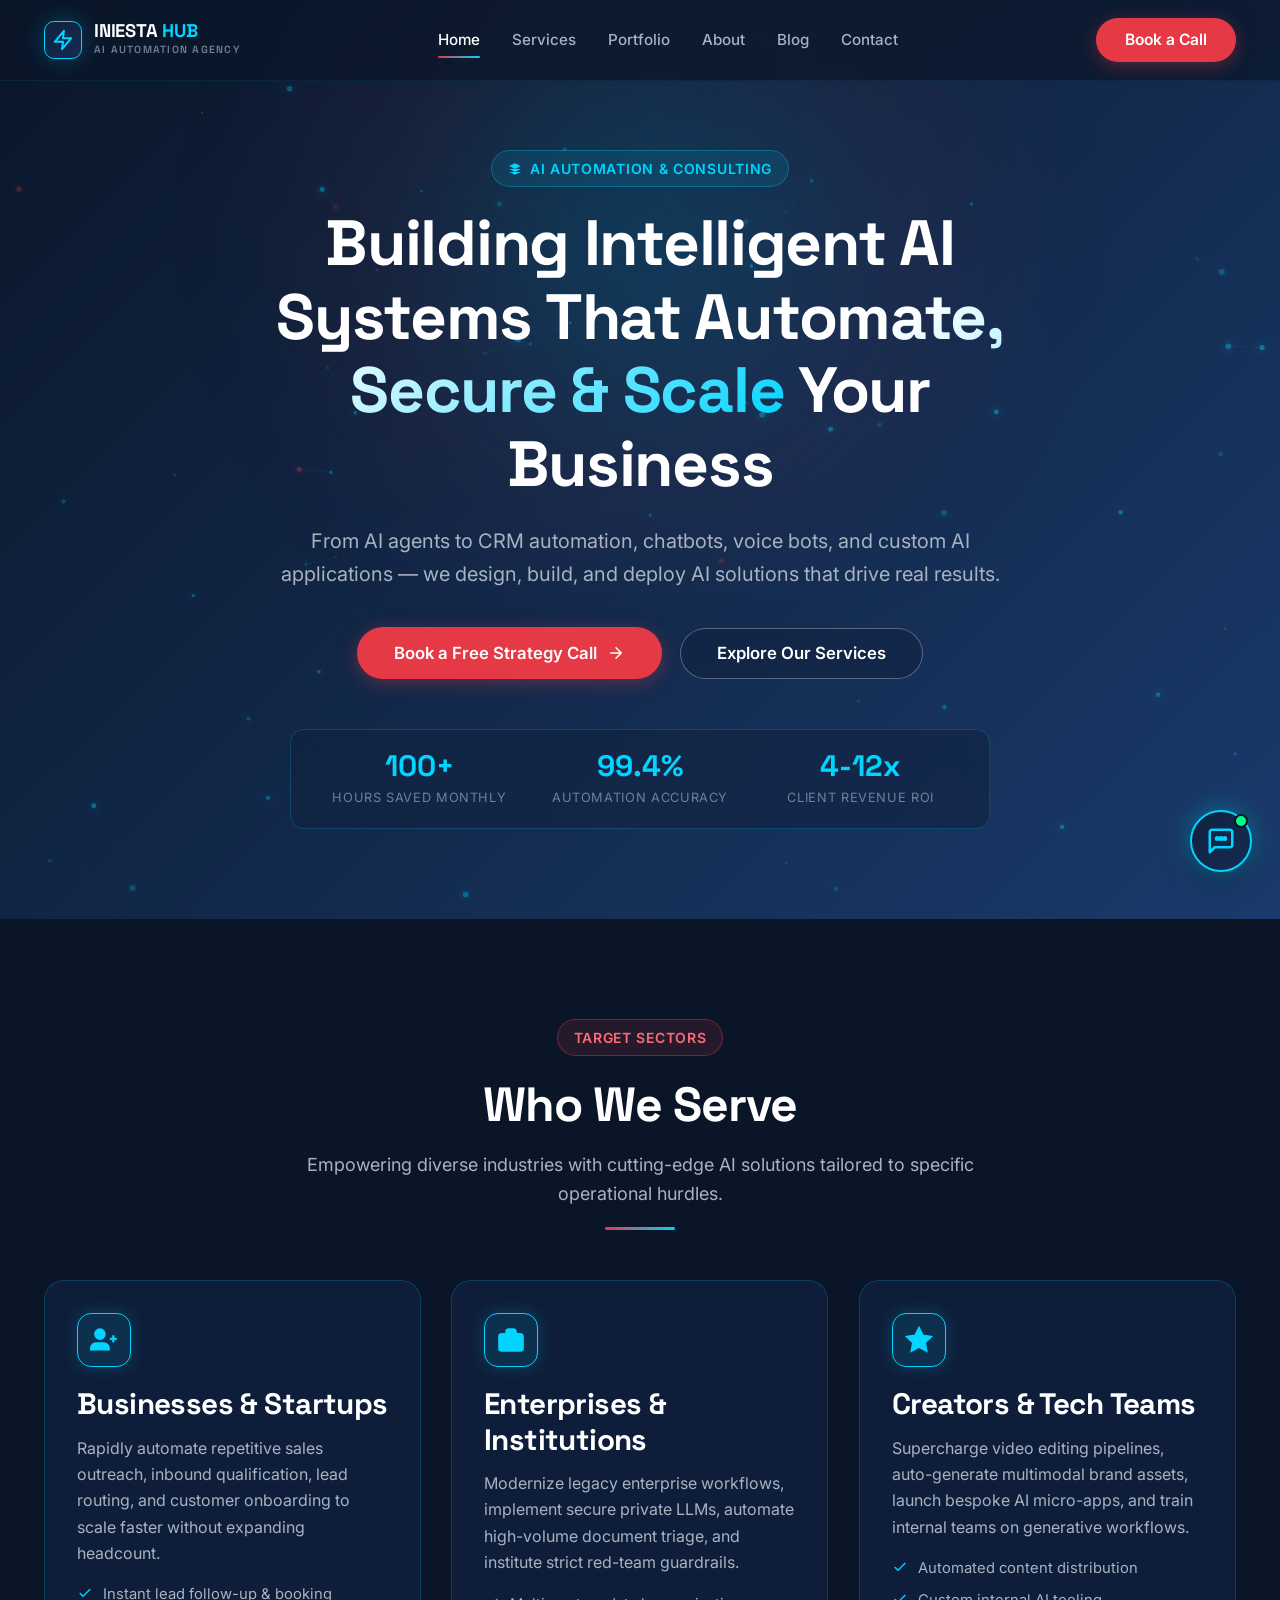
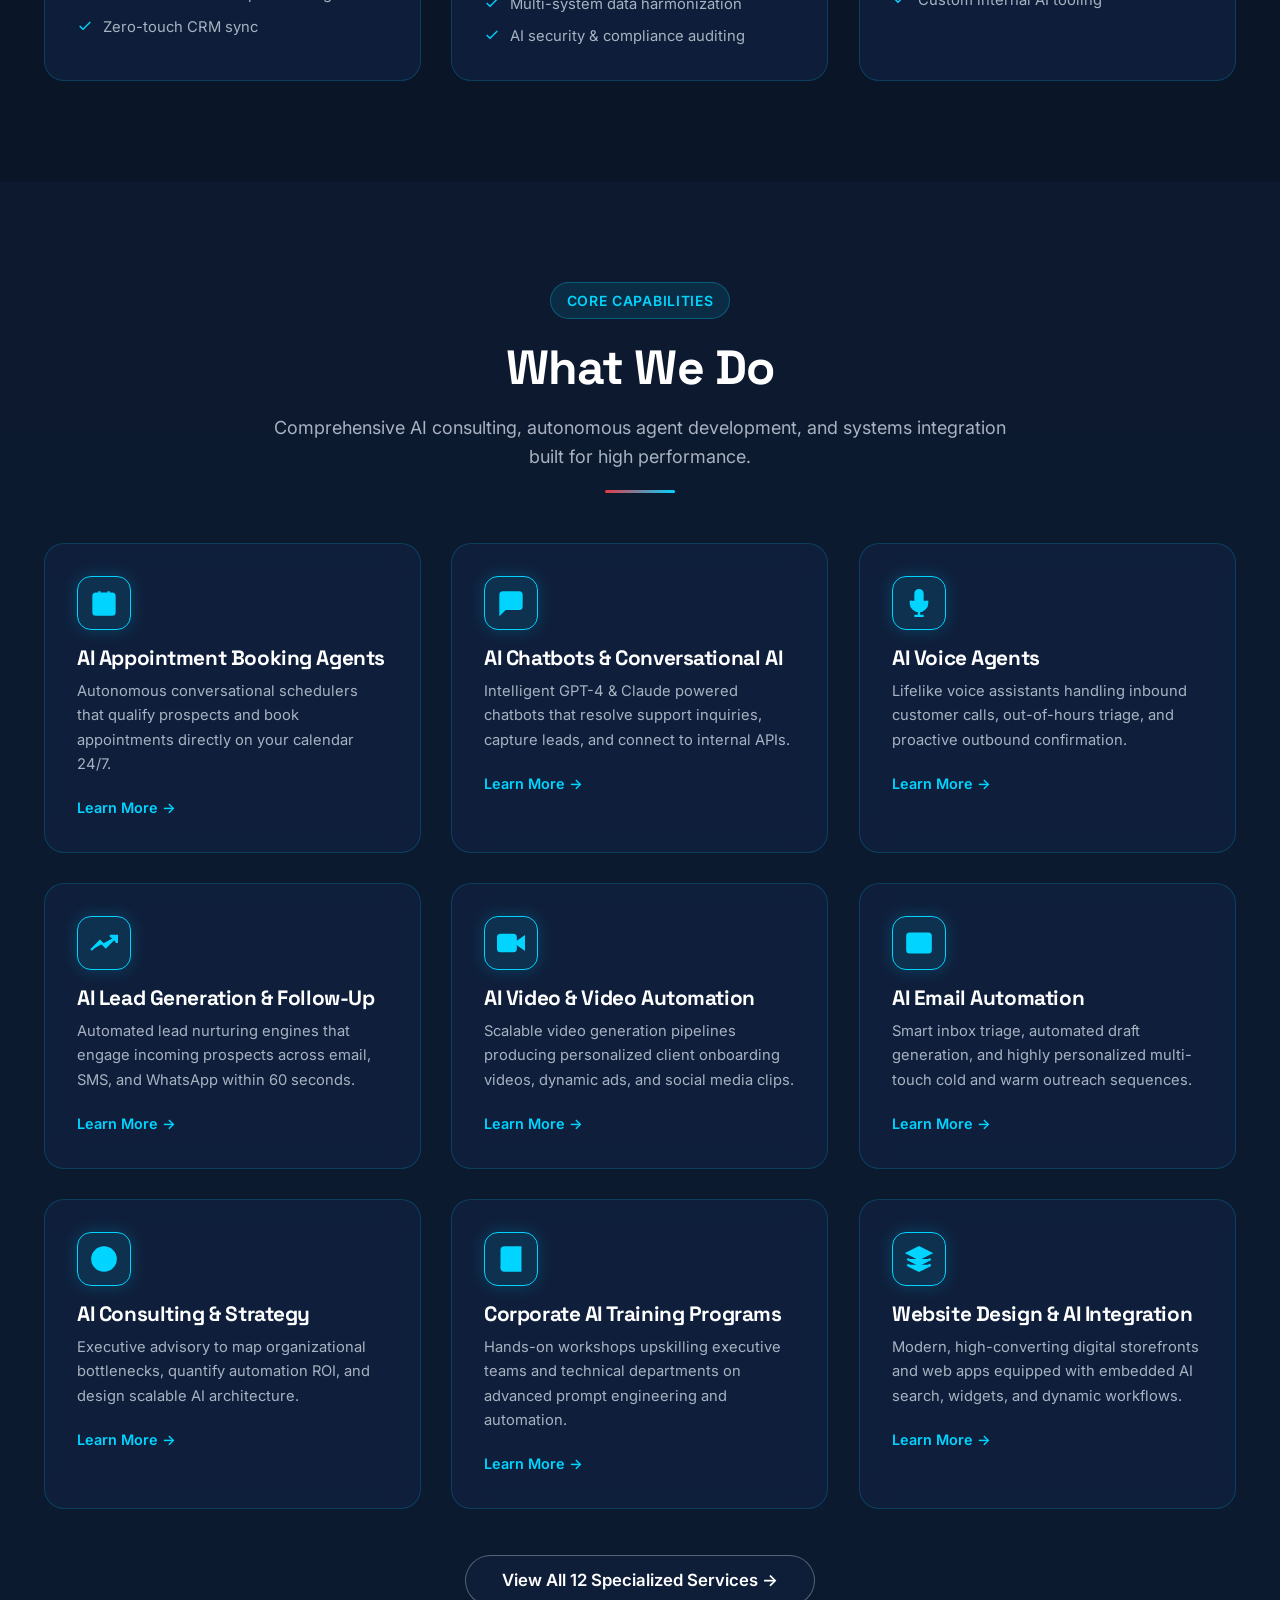
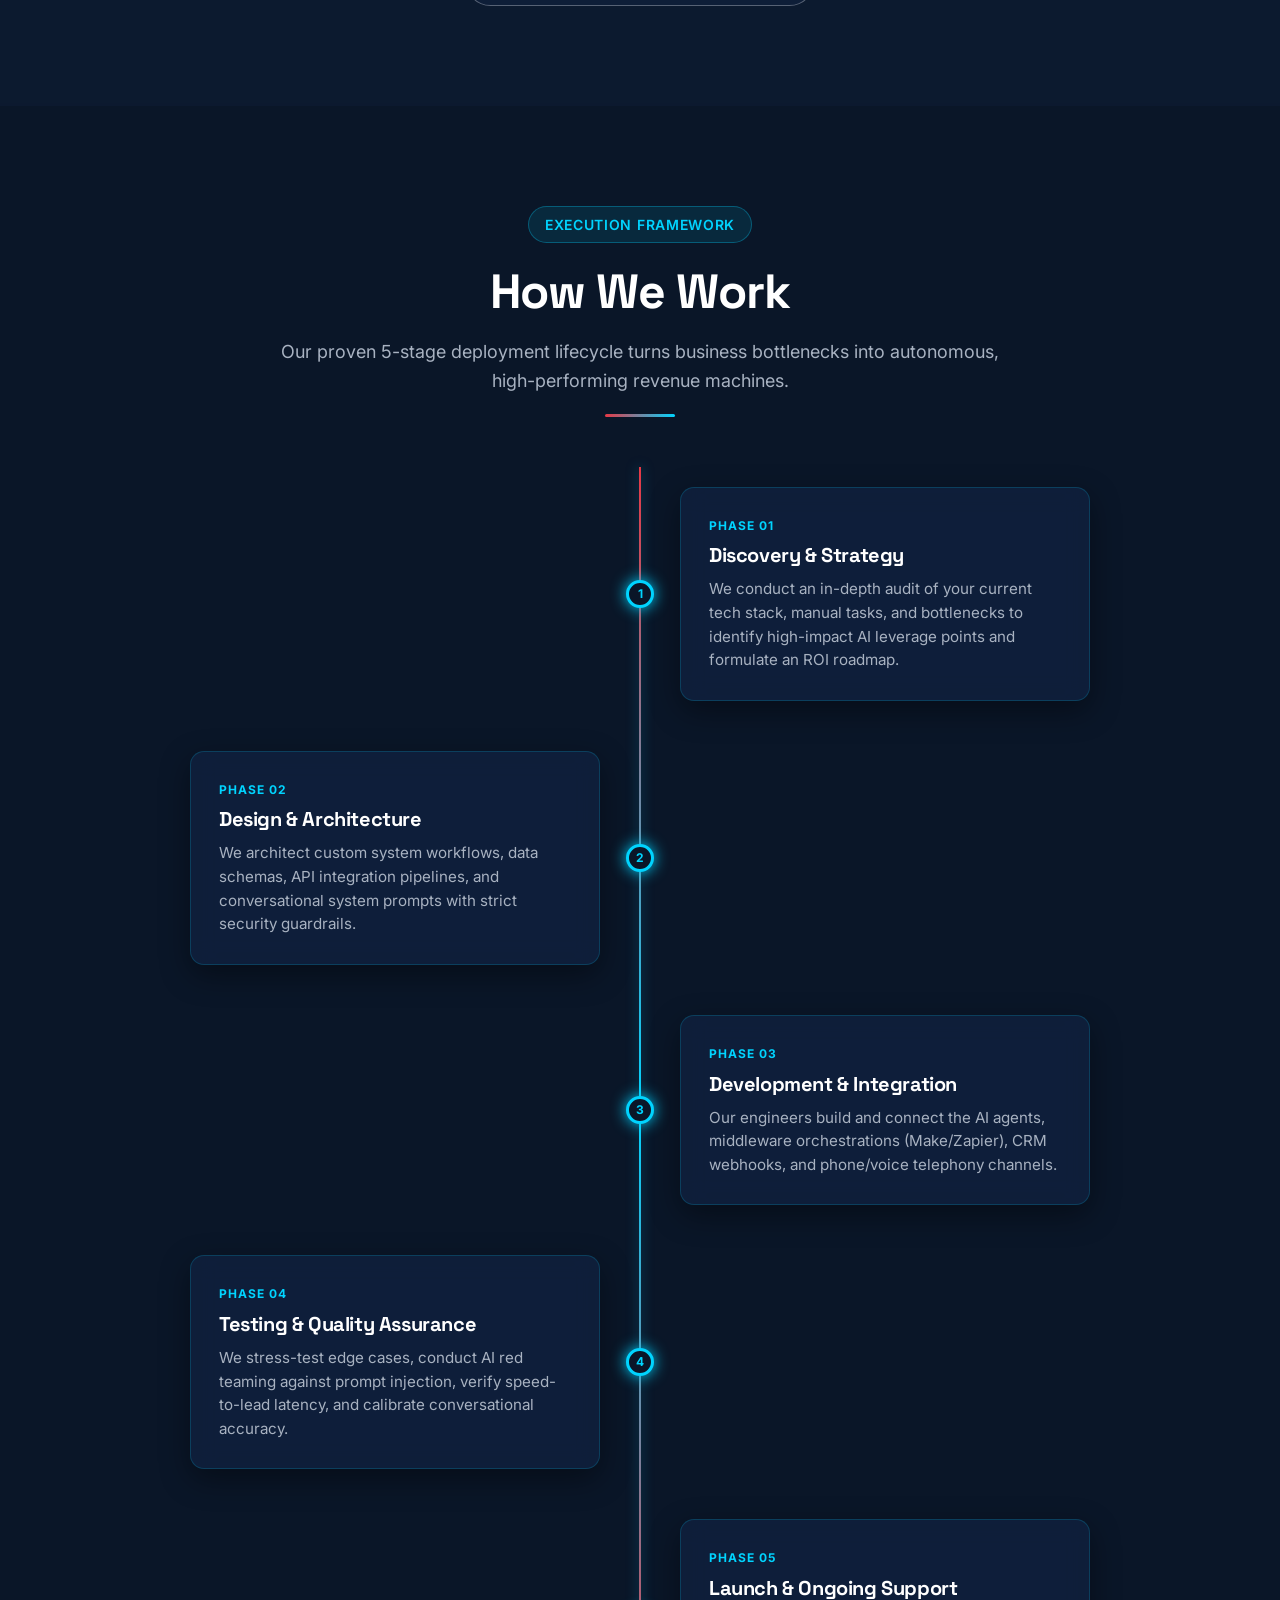
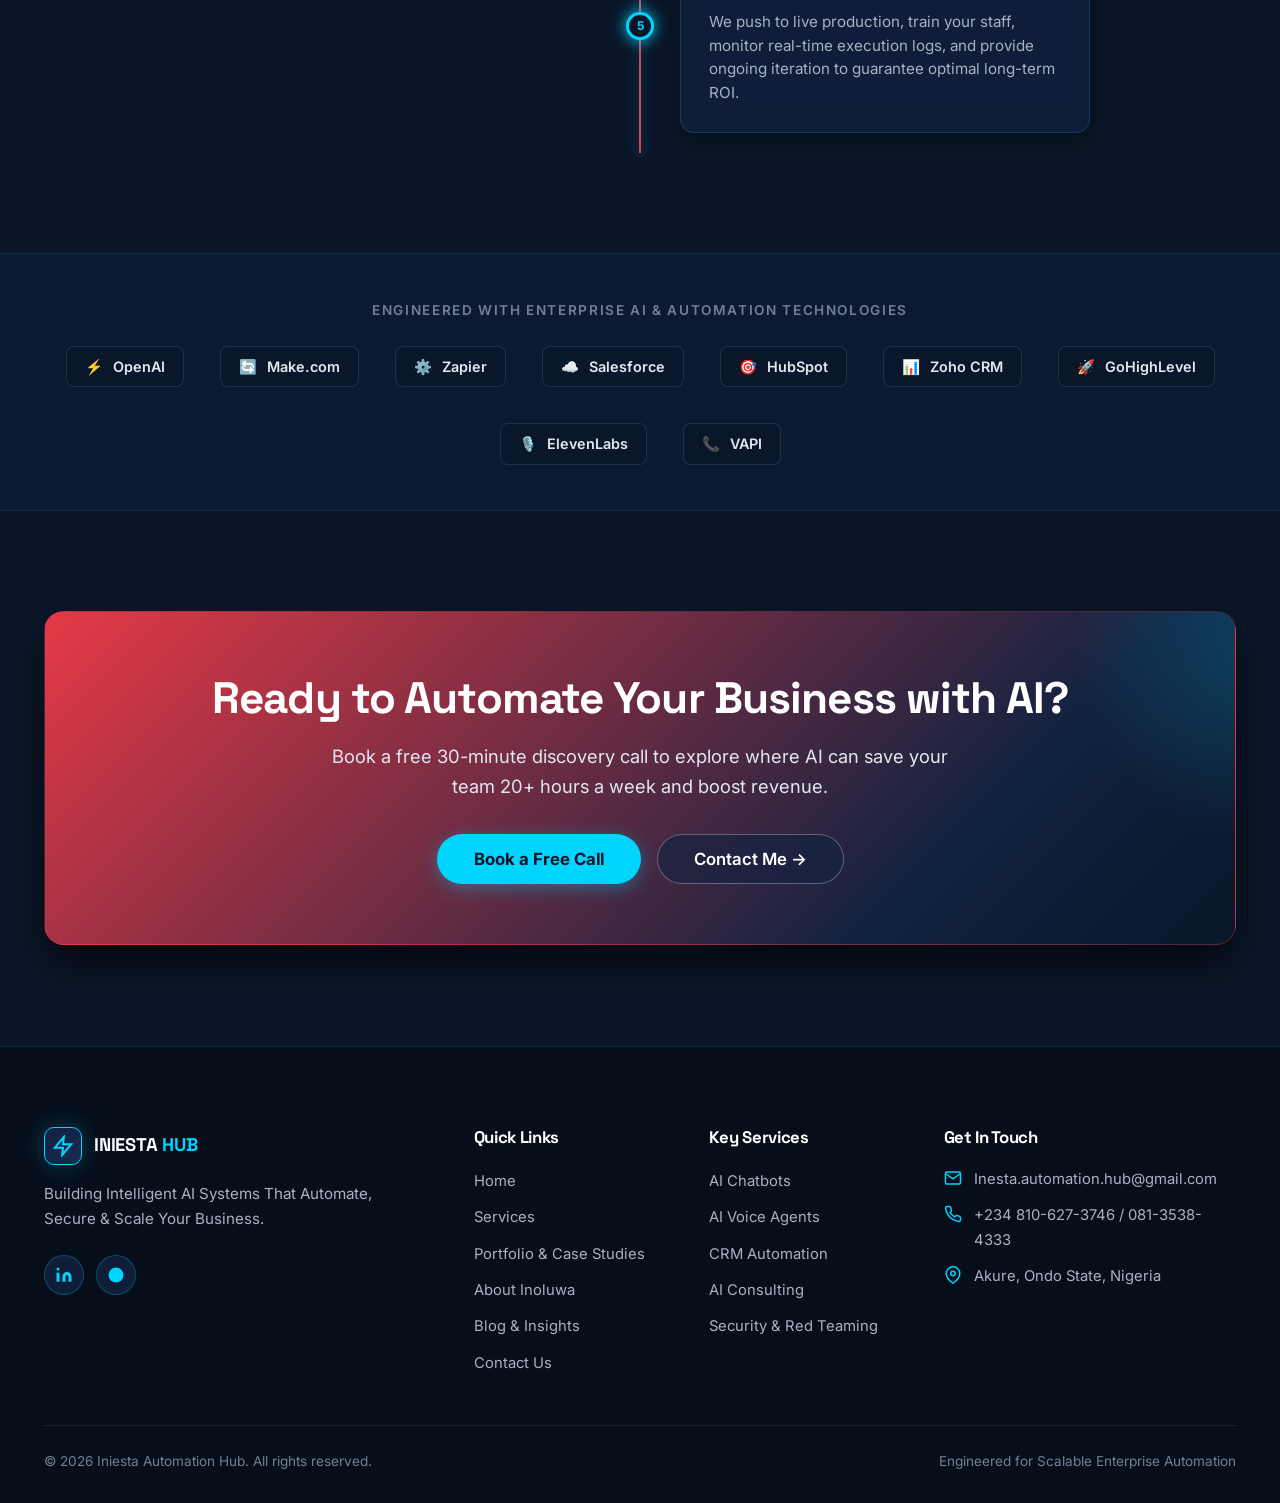
==== index.html @ 1c62f39b "Initial commit: Complete Iniesta Automation Hub multi-page website" ====
<!DOCTYPE html>
<html lang="en">
<head>
  <meta charset="UTF-8">
  <meta name="viewport" content="width=device-width, initial-scale=1.0">
  <title>Iniesta Automation Hub — Intelligent AI Systems, Consulting & Automation</title>
  <meta name="description" content="Iniesta Automation Hub designs, builds, and deploys high-impact AI agents, CRM automations, chatbots, voice bots, and secure AI solutions to scale your business.">
  <meta name="keywords" content="AI Consulting, AI Automation, Chatbots, Voice AI, CRM Automation, Lead Generation, Nigeria AI, Make, Zapier, OpenAI">
  <meta property="og:title" content="Iniesta Automation Hub — Building Intelligent AI Systems">
  <meta property="og:description" content="AI consulting and enterprise automation that saves 100+ hours monthly and scales your revenue.">
  <meta property="og:type" content="website">

  <!-- Google Fonts -->
  <link rel="preconnect" href="https://fonts.googleapis.com">
  <link rel="preconnect" href="https://fonts.gstatic.com" crossorigin>
  <link href="https://fonts.googleapis.com/css2?family=Inter:wght@400;500;600;700&family=Space+Grotesk:wght@600;700;800&display=swap" rel="stylesheet">

  <!-- Stylesheets -->
  <link rel="stylesheet" href="css/style.css">
  <link rel="stylesheet" href="css/components.css">
  <link rel="stylesheet" href="css/animations.css">
</head>
<body>

  <!-- ==================== HEADER / NAVBAR ==================== -->
  <header class="site-header" id="site-header">
    <div class="container nav-container">
      <!-- Logo Placeholder -->
      <a href="index.html" class="brand-logo" id="nav-logo" aria-label="Iniesta Automation Hub Home">
        <div class="logo-symbol">
          <svg viewBox="0 0 24 24" fill="none" stroke="#00D4FF" stroke-width="2.2" stroke-linecap="round" stroke-linejoin="round">
            <polygon points="13 2 3 14 12 14 11 22 21 10 12 10 13 2"></polygon>
          </svg>
        </div>
        <div class="brand-name-group">
          <span class="brand-name">INIESTA <span>HUB</span></span>
          <span class="brand-tag-micro">AI Automation Agency</span>
        </div>
      </a>

      <!-- Desktop Nav -->
      <nav class="nav-menu" aria-label="Primary Navigation">
        <a href="index.html" class="nav-link active">Home</a>
        <a href="services.html" class="nav-link">Services</a>
        <a href="portfolio.html" class="nav-link">Portfolio</a>
        <a href="about.html" class="nav-link">About</a>
        <a href="blog.html" class="nav-link">Blog</a>
        <a href="contact.html" class="nav-link">Contact</a>
      </nav>

      <!-- CTA Button & Mobile Trigger -->
      <div class="nav-cta-wrap">
        <a href="book.html" class="btn btn-red" id="nav-book-cta">Book a Call</a>
        <button class="mobile-toggle" id="mobile-toggle" aria-label="Toggle navigation menu">
          <span class="hamburger-box">
            <span class="hamburger-line"></span>
            <span class="hamburger-line"></span>
            <span class="hamburger-line"></span>
          </span>
        </button>
      </div>
    </div>
  </header>

  <!-- Mobile Drawer Menu -->
  <div class="mobile-menu-drawer" id="mobile-drawer">
    <a href="index.html" class="nav-link">Home</a>
    <a href="services.html" class="nav-link">Services</a>
    <a href="portfolio.html" class="nav-link">Portfolio</a>
    <a href="about.html" class="nav-link">About</a>
    <a href="blog.html" class="nav-link">Blog</a>
    <a href="contact.html" class="nav-link">Contact</a>
    <a href="book.html" class="btn btn-red btn-lg" style="margin-top: 15px;">Book a Strategy Call</a>
  </div>

  <main>
    <!-- ==================== HERO SECTION ==================== -->
    <section class="hero-section" id="hero">
      <div class="hero-radial-glow"></div>
      <canvas id="particle-canvas"></canvas>

      <div class="container hero-content">
        <div class="badge-chip glow-cyan-pulse">
          <svg viewBox="0 0 24 24"><path d="M12 2L2 7l10 5 10-5-10-5zM2 17l10 5 10-5M2 12l10 5 10-5"></path></svg>
          AI Automation & Consulting
        </div>

        <h1 class="hero-headline">
          Building Intelligent AI Systems That <span class="text-gradient">Automate, Secure & Scale</span> Your Business
        </h1>

        <p class="hero-subheadline">
          From AI agents to CRM automation, chatbots, voice bots, and custom AI applications — we design, build, and deploy AI solutions that drive real results.
        </p>

        <div class="hero-actions">
          <a href="book.html" class="btn btn-primary btn-lg" id="hero-book-btn">
            Book a Free Strategy Call
            <svg viewBox="0 0 24 24"><path d="M5 12h14M12 5l7 7-7 7" stroke="currentColor" stroke-width="2" stroke-linecap="round" stroke-linejoin="round" fill="none"/></svg>
          </a>
          <a href="services.html" class="btn btn-outline btn-lg" id="hero-services-btn">
            Explore Our Services
          </a>
        </div>

        <!-- Metric Highlight Bar -->
        <div class="hero-stats-bar reveal delay-2">
          <div class="hero-stat-item">
            <div class="stat-number">100+</div>
            <div class="stat-label">Hours Saved Monthly</div>
          </div>
          <div class="hero-stat-item">
            <div class="stat-number">99.4%</div>
            <div class="stat-label">Automation Accuracy</div>
          </div>
          <div class="hero-stat-item">
            <div class="stat-number">4-12x</div>
            <div class="stat-label">Client Revenue ROI</div>
          </div>
        </div>
      </div>
    </section>

    <!-- ==================== WHO WE SERVE ==================== -->
    <section class="section" id="who-we-serve">
      <div class="container">
        <div class="section-header reveal">
          <div class="badge-chip badge-red">Target Sectors</div>
          <h2>Who We Serve</h2>
          <p>Empowering diverse industries with cutting-edge AI solutions tailored to specific operational hurdles.</p>
          <div class="accent-line-center"></div>
        </div>

        <div class="grid-3">
          <!-- Card 1 -->
          <div class="glass-card reveal delay-1">
            <div class="service-icon-box" style="margin-bottom: 20px;">
              <svg viewBox="0 0 24 24" fill="none" stroke="currentColor" stroke-width="2">
                <path d="M16 21v-2a4 4 0 0 0-4-4H5a4 4 0 0 0-4 4v2"></path>
                <circle cx="8.5" cy="7" r="4"></circle>
                <line x1="20" y1="8" x2="20" y2="14"></line>
                <line x1="23" y1="11" x2="17" y2="11"></line>
              </svg>
            </div>
            <h3 style="margin-bottom: 12px;">Businesses & Startups</h3>
            <p>Rapidly automate repetitive sales outreach, inbound qualification, lead routing, and customer onboarding to scale faster without expanding headcount.</p>
            <ul class="service-bullet-list" style="margin-top: 16px;">
              <li><svg viewBox="0 0 24 24" fill="none" stroke="#00D4FF" stroke-width="2"><polyline points="20 6 9 17 4 12"></polyline></svg> Instant lead follow-up & booking</li>
              <li><svg viewBox="0 0 24 24" fill="none" stroke="#00D4FF" stroke-width="2"><polyline points="20 6 9 17 4 12"></polyline></svg> Zero-touch CRM sync</li>
            </ul>
          </div>

          <!-- Card 2 -->
          <div class="glass-card reveal delay-2">
            <div class="service-icon-box" style="margin-bottom: 20px;">
              <svg viewBox="0 0 24 24" fill="none" stroke="currentColor" stroke-width="2">
                <rect x="2" y="7" width="20" height="14" rx="2" ry="2"></rect>
                <path d="M16 21V5a2 2 0 0 0-2-2h-4a2 2 0 0 0-2 2v16"></path>
              </svg>
            </div>
            <h3 style="margin-bottom: 12px;">Enterprises & Institutions</h3>
            <p>Modernize legacy enterprise workflows, implement secure private LLMs, automate high-volume document triage, and institute strict red-team guardrails.</p>
            <ul class="service-bullet-list" style="margin-top: 16px;">
              <li><svg viewBox="0 0 24 24" fill="none" stroke="#00D4FF" stroke-width="2"><polyline points="20 6 9 17 4 12"></polyline></svg> Multi-system data harmonization</li>
              <li><svg viewBox="0 0 24 24" fill="none" stroke="#00D4FF" stroke-width="2"><polyline points="20 6 9 17 4 12"></polyline></svg> AI security & compliance auditing</li>
            </ul>
          </div>

          <!-- Card 3 -->
          <div class="glass-card reveal delay-3">
            <div class="service-icon-box" style="margin-bottom: 20px;">
              <svg viewBox="0 0 24 24" fill="none" stroke="currentColor" stroke-width="2">
                <polygon points="12 2 15.09 8.26 22 9.27 17 14.14 18.18 21.02 12 17.77 5.82 21.02 7 14.14 2 9.27 8.91 8.26 12 2"></polygon>
              </svg>
            </div>
            <h3 style="margin-bottom: 12px;">Creators & Tech Teams</h3>
            <p>Supercharge video editing pipelines, auto-generate multimodal brand assets, launch bespoke AI micro-apps, and train internal teams on generative workflows.</p>
            <ul class="service-bullet-list" style="margin-top: 16px;">
              <li><svg viewBox="0 0 24 24" fill="none" stroke="#00D4FF" stroke-width="2"><polyline points="20 6 9 17 4 12"></polyline></svg> Automated content distribution</li>
              <li><svg viewBox="0 0 24 24" fill="none" stroke="#00D4FF" stroke-width="2"><polyline points="20 6 9 17 4 12"></polyline></svg> Custom internal AI tooling</li>
            </ul>
          </div>
        </div>
      </div>
    </section>

    <!-- ==================== WHAT WE DO (9 CORE SERVICES) ==================== -->
    <section class="section" id="what-we-do" style="background: rgba(17,34,64,0.3);">
      <div class="container">
        <div class="section-header reveal">
          <div class="badge-chip">Core Capabilities</div>
          <h2>What We Do</h2>
          <p>Comprehensive AI consulting, autonomous agent development, and systems integration built for high performance.</p>
          <div class="accent-line-center"></div>
        </div>

        <div class="grid-3">
          <!-- 1. AI Appointment Booking -->
          <div class="glass-card reveal delay-1">
            <div class="service-icon-box" style="margin-bottom: 16px;">
              <svg viewBox="0 0 24 24" fill="none" stroke="currentColor" stroke-width="2"><rect x="3" y="4" width="18" height="18" rx="2" ry="2"></rect><line x1="16" y1="2" x2="16" y2="6"></line><line x1="8" y1="2" x2="8" y2="6"></line><line x1="3" y1="10" x2="21" y2="10"></line></svg>
            </div>
            <h3 style="font-size: 1.3rem; margin-bottom: 8px;">AI Appointment Booking Agents</h3>
            <p style="font-size: 0.92rem; margin-bottom: 18px;">Autonomous conversational schedulers that qualify prospects and book appointments directly on your calendar 24/7.</p>
            <a href="services.html#booking-agents" style="font-weight: 600; font-size: 0.9rem;">Learn More →</a>
          </div>

          <!-- 2. AI Chatbots -->
          <div class="glass-card reveal delay-2">
            <div class="service-icon-box" style="margin-bottom: 16px;">
              <svg viewBox="0 0 24 24" fill="none" stroke="currentColor" stroke-width="2"><path d="M21 15a2 2 0 0 1-2 2H7l-4 4V5a2 2 0 0 1 2-2h14a2 2 0 0 1 2 2z"></path></svg>
            </div>
            <h3 style="font-size: 1.3rem; margin-bottom: 8px;">AI Chatbots & Conversational AI</h3>
            <p style="font-size: 0.92rem; margin-bottom: 18px;">Intelligent GPT-4 & Claude powered chatbots that resolve support inquiries, capture leads, and connect to internal APIs.</p>
            <a href="services.html#chatbots" style="font-weight: 600; font-size: 0.9rem;">Learn More →</a>
          </div>

          <!-- 3. AI Voice Agents -->
          <div class="glass-card reveal delay-3">
            <div class="service-icon-box" style="margin-bottom: 16px;">
              <svg viewBox="0 0 24 24" fill="none" stroke="currentColor" stroke-width="2"><path d="M12 1a3 3 0 0 0-3 3v8a3 3 0 0 0 6 0V4a3 3 0 0 0-3-3z"></path><path d="M19 10v2a7 7 0 0 1-14 0v-2"></path><line x1="12" y1="19" x2="12" y2="23"></line><line x1="8" y1="23" x2="16" y2="23"></line></svg>
            </div>
            <h3 style="font-size: 1.3rem; margin-bottom: 8px;">AI Voice Agents</h3>
            <p style="font-size: 0.92rem; margin-bottom: 18px;">Lifelike voice assistants handling inbound customer calls, out-of-hours triage, and proactive outbound confirmation.</p>
            <a href="services.html#voice-agents" style="font-weight: 600; font-size: 0.9rem;">Learn More →</a>
          </div>

          <!-- 4. Lead Gen & Follow-Up -->
          <div class="glass-card reveal delay-1">
            <div class="service-icon-box" style="margin-bottom: 16px;">
              <svg viewBox="0 0 24 24" fill="none" stroke="currentColor" stroke-width="2"><polyline points="23 6 13.5 15.5 8.5 10.5 1 18"></polyline><polyline points="17 6 23 6 23 12"></polyline></svg>
            </div>
            <h3 style="font-size: 1.3rem; margin-bottom: 8px;">AI Lead Generation & Follow-Up</h3>
            <p style="font-size: 0.92rem; margin-bottom: 18px;">Automated lead nurturing engines that engage incoming prospects across email, SMS, and WhatsApp within 60 seconds.</p>
            <a href="services.html#lead-gen" style="font-weight: 600; font-size: 0.9rem;">Learn More →</a>
          </div>

          <!-- 5. AI Video Automation -->
          <div class="glass-card reveal delay-2">
            <div class="service-icon-box" style="margin-bottom: 16px;">
              <svg viewBox="0 0 24 24" fill="none" stroke="currentColor" stroke-width="2"><polygon points="23 7 16 12 23 17 23 7"></polygon><rect x="1" y="5" width="15" height="14" rx="2" ry="2"></rect></svg>
            </div>
            <h3 style="font-size: 1.3rem; margin-bottom: 8px;">AI Video & Video Automation</h3>
            <p style="font-size: 0.92rem; margin-bottom: 18px;">Scalable video generation pipelines producing personalized client onboarding videos, dynamic ads, and social media clips.</p>
            <a href="services.html#video-automation" style="font-weight: 600; font-size: 0.9rem;">Learn More →</a>
          </div>

          <!-- 6. AI Email Automation -->
          <div class="glass-card reveal delay-3">
            <div class="service-icon-box" style="margin-bottom: 16px;">
              <svg viewBox="0 0 24 24" fill="none" stroke="currentColor" stroke-width="2"><path d="M4 4h16c1.1 0 2 .9 2 2v12c0 1.1-.9 2-2 2H4c-1.1 0-2-.9-2-2V6c0-1.1.9-2 2-2z"></path><polyline points="22,6 12,13 2,6"></polyline></svg>
            </div>
            <h3 style="font-size: 1.3rem; margin-bottom: 8px;">AI Email Automation</h3>
            <p style="font-size: 0.92rem; margin-bottom: 18px;">Smart inbox triage, automated draft generation, and highly personalized multi-touch cold and warm outreach sequences.</p>
            <a href="services.html#email-automation" style="font-weight: 600; font-size: 0.9rem;">Learn More →</a>
          </div>

          <!-- 7. AI Consulting & Strategy -->
          <div class="glass-card reveal delay-1">
            <div class="service-icon-box" style="margin-bottom: 16px;">
              <svg viewBox="0 0 24 24" fill="none" stroke="currentColor" stroke-width="2"><circle cx="12" cy="12" r="10"></circle><line x1="12" y1="16" x2="12" y2="12"></line><line x1="12" y1="8" x2="12.01" y2="8"></line></svg>
            </div>
            <h3 style="font-size: 1.3rem; margin-bottom: 8px;">AI Consulting & Strategy</h3>
            <p style="font-size: 0.92rem; margin-bottom: 18px;">Executive advisory to map organizational bottlenecks, quantify automation ROI, and design scalable AI architecture.</p>
            <a href="services.html#consulting" style="font-weight: 600; font-size: 0.9rem;">Learn More →</a>
          </div>

          <!-- 8. Corporate Training -->
          <div class="glass-card reveal delay-2">
            <div class="service-icon-box" style="margin-bottom: 16px;">
              <svg viewBox="0 0 24 24" fill="none" stroke="currentColor" stroke-width="2"><path d="M4 19.5A2.5 2.5 0 0 1 6.5 17H20"></path><path d="M6.5 2H20v20H6.5A2.5 2.5 0 0 1 4 19.5v-15A2.5 2.5 0 0 1 6.5 2z"></path></svg>
            </div>
            <h3 style="font-size: 1.3rem; margin-bottom: 8px;">Corporate AI Training Programs</h3>
            <p style="font-size: 0.92rem; margin-bottom: 18px;">Hands-on workshops upskilling executive teams and technical departments on advanced prompt engineering and automation.</p>
            <a href="services.html#training" style="font-weight: 600; font-size: 0.9rem;">Learn More →</a>
          </div>

          <!-- 9. Website Design & AI Integration -->
          <div class="glass-card reveal delay-3">
            <div class="service-icon-box" style="margin-bottom: 16px;">
              <svg viewBox="0 0 24 24" fill="none" stroke="currentColor" stroke-width="2"><polygon points="12 2 2 7 12 12 22 7 12 2"></polygon><polyline points="2 17 12 22 22 17"></polyline><polyline points="2 12 12 17 22 12"></polyline></svg>
            </div>
            <h3 style="font-size: 1.3rem; margin-bottom: 8px;">Website Design & AI Integration</h3>
            <p style="font-size: 0.92rem; margin-bottom: 18px;">Modern, high-converting digital storefronts and web apps equipped with embedded AI search, widgets, and dynamic workflows.</p>
            <a href="services.html#web-ai" style="font-weight: 600; font-size: 0.9rem;">Learn More →</a>
          </div>
        </div>

        <div style="text-align: center; margin-top: 45px;" class="reveal">
          <a href="services.html" class="btn btn-outline btn-lg">View All 12 Specialized Services →</a>
        </div>
      </div>
    </section>

    <!-- ==================== HOW WE WORK (5-STEP VERTICAL TIMELINE) ==================== -->
    <section class="section" id="how-we-work">
      <div class="container">
        <div class="section-header reveal">
          <div class="badge-chip">Execution Framework</div>
          <h2>How We Work</h2>
          <p>Our proven 5-stage deployment lifecycle turns business bottlenecks into autonomous, high-performing revenue machines.</p>
          <div class="accent-line-center"></div>
        </div>

        <div class="timeline-container">
          <div class="timeline-line"></div>

          <!-- Step 1 -->
          <div class="timeline-step reveal-left">
            <div class="timeline-dot">1</div>
            <div class="timeline-card">
              <div class="timeline-step-badge">Phase 01</div>
              <h3 class="timeline-step-title">Discovery & Strategy</h3>
              <p class="timeline-step-desc">We conduct an in-depth audit of your current tech stack, manual tasks, and bottlenecks to identify high-impact AI leverage points and formulate an ROI roadmap.</p>
            </div>
          </div>

          <!-- Step 2 -->
          <div class="timeline-step reveal-right">
            <div class="timeline-dot">2</div>
            <div class="timeline-card">
              <div class="timeline-step-badge">Phase 02</div>
              <h3 class="timeline-step-title">Design & Architecture</h3>
              <p class="timeline-step-desc">We architect custom system workflows, data schemas, API integration pipelines, and conversational system prompts with strict security guardrails.</p>
            </div>
          </div>

          <!-- Step 3 -->
          <div class="timeline-step reveal-left">
            <div class="timeline-dot">3</div>
            <div class="timeline-card">
              <div class="timeline-step-badge">Phase 03</div>
              <h3 class="timeline-step-title">Development & Integration</h3>
              <p class="timeline-step-desc">Our engineers build and connect the AI agents, middleware orchestrations (Make/Zapier), CRM webhooks, and phone/voice telephony channels.</p>
            </div>
          </div>

          <!-- Step 4 -->
          <div class="timeline-step reveal-right">
            <div class="timeline-dot">4</div>
            <div class="timeline-card">
              <div class="timeline-step-badge">Phase 04</div>
              <h3 class="timeline-step-title">Testing & Quality Assurance</h3>
              <p class="timeline-step-desc">We stress-test edge cases, conduct AI red teaming against prompt injection, verify speed-to-lead latency, and calibrate conversational accuracy.</p>
            </div>
          </div>

          <!-- Step 5 -->
          <div class="timeline-step reveal-left">
            <div class="timeline-dot">5</div>
            <div class="timeline-card">
              <div class="timeline-step-badge">Phase 05</div>
              <h3 class="timeline-step-title">Launch & Ongoing Support</h3>
              <p class="timeline-step-desc">We push to live production, train your staff, monitor real-time execution logs, and provide ongoing iteration to guarantee optimal long-term ROI.</p>
            </div>
          </div>
        </div>
      </div>
    </section>

    <!-- ==================== TECHNOLOGIES & TOOLS LOGO STRIP ==================== -->
    <section class="logo-strip-section" id="tech-stack">
      <div class="container">
        <div class="logo-strip-title">Engineered With Enterprise AI & Automation Technologies</div>
        <div class="logo-strip">
          <div class="tech-chip"><span>⚡</span> OpenAI</div>
          <div class="tech-chip"><span>🔄</span> Make.com</div>
          <div class="tech-chip"><span>⚙️</span> Zapier</div>
          <div class="tech-chip"><span>☁️</span> Salesforce</div>
          <div class="tech-chip"><span>🎯</span> HubSpot</div>
          <div class="tech-chip"><span>📊</span> Zoho CRM</div>
          <div class="tech-chip"><span>🚀</span> GoHighLevel</div>
          <div class="tech-chip"><span>🎙️</span> ElevenLabs</div>
          <div class="tech-chip"><span>📞</span> VAPI</div>
        </div>
      </div>
    </section>

    <!-- ==================== CTA BANNER ==================== -->
    <section class="section">
      <div class="container">
        <div class="cta-banner reveal">
          <h2>Ready to Automate Your Business with AI?</h2>
          <p>Book a free 30-minute discovery call to explore where AI can save your team 20+ hours a week and boost revenue.</p>
          <div class="cta-buttons">
            <a href="book.html" class="btn btn-cyan btn-lg">Book a Free Call</a>
            <a href="contact.html" class="btn btn-outline btn-lg">Contact Me →</a>
          </div>
        </div>
      </div>
    </section>
  </main>

  <!-- ==================== FOOTER ==================== -->
  <footer class="site-footer">
    <div class="container">
      <div class="footer-grid">
        <!-- Brand Col -->
        <div class="footer-brand-col">
          <a href="index.html" class="brand-logo" style="margin-bottom: 12px;">
            <div class="logo-symbol">
              <svg viewBox="0 0 24 24" fill="none" stroke="#00D4FF" stroke-width="2.2">
                <polygon points="13 2 3 14 12 14 11 22 21 10 12 10 13 2"></polygon>
              </svg>
            </div>
            <div class="brand-name-group">
              <span class="brand-name">INIESTA <span>HUB</span></span>
            </div>
          </a>
          <p>Building Intelligent AI Systems That Automate, Secure & Scale Your Business.</p>
          <div class="footer-social-links">
            <a href="https://linkedin.com" target="_blank" rel="noopener" class="social-icon-btn" aria-label="LinkedIn">
              <svg viewBox="0 0 24 24"><path d="M16 8a6 6 0 0 1 6 6v7h-4v-7a2 2 0 0 0-2-2 2 2 0 0 0-2 2v7h-4v-7a6 6 0 0 1 6-6zM2 9h4v12H2z"></path><circle cx="4" cy="4" r="2"></circle></svg>
            </a>
            <a href="https://upwork.com" target="_blank" rel="noopener" class="social-icon-btn" aria-label="Upwork">
              <svg viewBox="0 0 24 24"><circle cx="12" cy="12" r="10"></circle><path d="M8 12h8M12 8v8"></path></svg>
            </a>
          </div>
        </div>

        <!-- Quick Links -->
        <div>
          <h4 class="footer-col-title">Quick Links</h4>
          <ul class="footer-links-list">
            <li><a href="index.html">Home</a></li>
            <li><a href="services.html">Services</a></li>
            <li><a href="portfolio.html">Portfolio & Case Studies</a></li>
            <li><a href="about.html">About Inoluwa</a></li>
            <li><a href="blog.html">Blog & Insights</a></li>
            <li><a href="contact.html">Contact Us</a></li>
          </ul>
        </div>

        <!-- Services -->
        <div>
          <h4 class="footer-col-title">Key Services</h4>
          <ul class="footer-links-list">
            <li><a href="services.html#chatbots">AI Chatbots</a></li>
            <li><a href="services.html#voice-agents">AI Voice Agents</a></li>
            <li><a href="services.html#crm-automation">CRM Automation</a></li>
            <li><a href="services.html#consulting">AI Consulting</a></li>
            <li><a href="services.html#security">Security & Red Teaming</a></li>
          </ul>
        </div>

        <!-- Contact Info -->
        <div>
          <h4 class="footer-col-title">Get In Touch</h4>
          <div class="footer-contact-item">
            <svg viewBox="0 0 24 24" fill="none" stroke="currentColor" stroke-width="2"><path d="M4 4h16c1.1 0 2 .9 2 2v12c0 1.1-.9 2-2 2H4c-1.1 0-2-.9-2-2V6c0-1.1.9-2 2-2z"></path><polyline points="22,6 12,13 2,6"></polyline></svg>
            <a href="mailto:Inesta.automation.hub@gmail.com" style="color:#A8B2C1;">Inesta.automation.hub@gmail.com</a>
          </div>
          <div class="footer-contact-item">
            <svg viewBox="0 0 24 24" fill="none" stroke="currentColor" stroke-width="2"><path d="M22 16.92v3a2 2 0 0 1-2.18 2 19.79 19.79 0 0 1-8.63-3.07 19.5 19.5 0 0 1-6-6 19.79 19.79 0 0 1-3.07-8.67A2 2 0 0 1 4.11 2h3a2 2 0 0 1 2 1.72 12.84 12.84 0 0 0 .7 2.81 2 2 0 0 1-.45 2.11L8.09 9.91a16 16 0 0 0 6 6l1.27-1.27a2 2 0 0 1 2.11-.45 12.84 12.84 0 0 0 2.81.7A2 2 0 0 1 22 16.92z"></path></svg>
            <span>+234 810-627-3746 / 081-3538-4333</span>
          </div>
          <div class="footer-contact-item">
            <svg viewBox="0 0 24 24" fill="none" stroke="currentColor" stroke-width="2"><path d="M21 10c0 7-9 13-9 13s-9-6-9-13a9 9 0 0 1 18 0z"></path><circle cx="12" cy="10" r="3"></circle></svg>
            <span>Akure, Ondo State, Nigeria</span>
          </div>
        </div>
      </div>

      <div class="footer-bottom-bar">
        <div>© 2026 Iniesta Automation Hub. All rights reserved.</div>
        <div>Engineered for Scalable Enterprise Automation</div>
      </div>
    </div>
  </footer>

  <!-- Scripts -->
  <script src="js/main.js"></script>
  <script src="js/chatbot.js"></script>
</body>
</html>
---- css/style.css ----
/* ==========================================================================
   INIESTA AUTOMATION HUB - CORE DESIGN SYSTEM & TOKENS
   ========================================================================== */

:root {
  /* Brand Color Palette */
  --bg-primary: #0A1628;        /* Navy Blue */
  --bg-surface: #112240;        /* Dark Navy card/section */
  --bg-surface-elevated: #162B50; /* Slightly elevated navy */
  --bg-surface-glass: rgba(17, 34, 64, 0.75);
  --bg-surface-glass-border: rgba(0, 212, 255, 0.18);
  --bg-surface-glass-hover: rgba(22, 43, 80, 0.85);

  --accent-red: #E63946;         /* Electric Red */
  --accent-red-hover: #D62839;
  --accent-red-glow: rgba(230, 57, 70, 0.35);

  --accent-cyan: #00D4FF;        /* Bright Cyan */
  --accent-cyan-hover: #38E1FF;
  --accent-cyan-glow: rgba(0, 212, 255, 0.35);
  --accent-cyan-subtle: rgba(0, 212, 255, 0.1);

  --text-heading: #FFFFFF;      /* Headings */
  --text-body: #A8B2C1;         /* Body Text */
  --text-muted: #708096;        /* Subtle / Inactive */
  --text-light: #E2E8F0;

  /* Gradients */
  --grad-hero: linear-gradient(135deg, #0A1628 0%, #1A3A6B 100%);
  --grad-hero-radial: radial-gradient(circle at 50% 20%, rgba(0, 212, 255, 0.15), transparent 70%);
  --grad-accent-line: linear-gradient(90deg, #E63946 0%, #00D4FF 100%);
  --grad-cta-banner: linear-gradient(135deg, #E63946 0%, #112240 75%, #0A1628 100%);
  --grad-card-glow: linear-gradient(180deg, rgba(0, 212, 255, 0.12) 0%, rgba(17, 34, 64, 0) 100%);

  /* Typography */
  --font-heading: 'Space Grotesk', 'Inter', -apple-system, BlinkMacSystemFont, 'Segoe UI', Roboto, sans-serif;
  --font-body: 'Inter', -apple-system, BlinkMacSystemFont, 'Segoe UI', Roboto, sans-serif;

  /* Spacing */
  --container-max: 1240px;
  --container-narrow: 960px;
  --section-padding-y: 100px;
  --section-padding-x: 24px;
  --radius-sm: 8px;
  --radius-md: 14px;
  --radius-lg: 20px;
  --radius-full: 9999px;

  /* Shadows & Glass */
  --shadow-sm: 0 4px 12px rgba(0, 0, 0, 0.25);
  --shadow-md: 0 10px 30px rgba(0, 0, 0, 0.4);
  --shadow-lg: 0 20px 45px rgba(0, 0, 0, 0.6);
  --shadow-cyan-glow: 0 0 25px rgba(0, 212, 255, 0.25);
  --shadow-red-glow: 0 0 25px rgba(230, 57, 70, 0.35);

  /* Transitions */
  --transition-fast: 0.2s cubic-bezier(0.4, 0, 0.2, 1);
  --transition-normal: 0.3s cubic-bezier(0.4, 0, 0.2, 1);
  --transition-smooth: 0.5s cubic-bezier(0.16, 1, 0.3, 1);
}

/* ==========================================================================
   CSS RESET & BASE STYLES
   ========================================================================== */

*, *::before, *::after {
  box-sizing: border-box;
  margin: 0;
  padding: 0;
}

html {
  scroll-behavior: smooth;
  font-size: 16px;
  background-color: var(--bg-primary);
  color: var(--text-body);
  font-family: var(--font-body);
  line-height: 1.65;
  -webkit-font-smoothing: antialiased;
  -moz-osx-font-smoothing: grayscale;
}

body {
  min-height: 100vh;
  display: flex;
  flex-direction: column;
  background-color: var(--bg-primary);
  color: var(--text-body);
  overflow-x: hidden;
  position: relative;
}

/* Selection */
::selection {
  background-color: var(--accent-cyan);
  color: var(--bg-primary);
}

/* Typography Base */
h1, h2, h3, h4, h5, h6 {
  color: var(--text-heading);
  font-family: var(--font-heading);
  font-weight: 700;
  line-height: 1.2;
  letter-spacing: -0.02em;
}

h1 { font-size: clamp(2.5rem, 5vw, 4rem); }
h2 { font-size: clamp(2rem, 3.8vw, 3rem); }
h3 { font-size: clamp(1.4rem, 2.4vw, 1.85rem); }
h4 { font-size: 1.25rem; }

p {
  margin-bottom: 1rem;
  color: var(--text-body);
}

p:last-child {
  margin-bottom: 0;
}

a {
  color: var(--accent-cyan);
  text-decoration: none;
  transition: color var(--transition-fast), transform var(--transition-fast);
}

a:hover {
  color: var(--accent-cyan-hover);
}

ul, ol {
  list-style: none;
}

img, svg {
  max-width: 100%;
  height: auto;
  display: block;
}

button, input, textarea, select {
  font-family: inherit;
  font-size: inherit;
  color: inherit;
}

/* ==========================================================================
   LAYOUT CONTAINERS & UTILITIES
   ========================================================================== */

.container {
  width: 100%;
  max-width: var(--container-max);
  margin-left: auto;
  margin-right: auto;
  padding-left: var(--section-padding-x);
  padding-right: var(--section-padding-x);
}

.container-narrow {
  width: 100%;
  max-width: var(--container-narrow);
  margin-left: auto;
  margin-right: auto;
  padding-left: var(--section-padding-x);
  padding-right: var(--section-padding-x);
}

.section {
  padding-top: var(--section-padding-y);
  padding-bottom: var(--section-padding-y);
  position: relative;
  z-index: 1;
}

.section-sm {
  padding-top: calc(var(--section-padding-y) * 0.6);
  padding-bottom: calc(var(--section-padding-y) * 0.6);
}

.section-header {
  text-align: center;
  max-width: 760px;
  margin: 0 auto 50px auto;
}

.section-header.text-left {
  text-align: left;
  margin-left: 0;
}

.section-header h2 {
  margin-bottom: 16px;
}

.section-header p {
  font-size: 1.125rem;
  color: var(--text-body);
}

/* Section Divider */
.gradient-divider {
  height: 2px;
  width: 100%;
  background: var(--grad-accent-line);
  margin: 0;
  opacity: 0.8;
  border: none;
}

.accent-line-center {
  width: 70px;
  height: 3px;
  background: var(--grad-accent-line);
  margin: 18px auto 0 auto;
  border-radius: var(--radius-full);
}

.accent-line-left {
  width: 70px;
  height: 3px;
  background: var(--grad-accent-line);
  margin: 18px 0 0 0;
  border-radius: var(--radius-full);
}

/* Badge Chips */
.badge-chip {
  display: inline-flex;
  align-items: center;
  gap: 8px;
  padding: 6px 16px;
  background: rgba(0, 212, 255, 0.1);
  border: 1px solid rgba(0, 212, 255, 0.3);
  border-radius: var(--radius-full);
  color: var(--accent-cyan);
  font-size: 0.875rem;
  font-weight: 600;
  letter-spacing: 0.05em;
  text-transform: uppercase;
  margin-bottom: 20px;
  backdrop-filter: blur(8px);
}

.badge-chip.badge-red {
  background: rgba(230, 57, 70, 0.12);
  border-color: rgba(230, 57, 70, 0.4);
  color: #FF6B78;
}

.badge-chip svg {
  width: 14px;
  height: 14px;
  fill: currentColor;
}

/* Glassmorphic Cards */
.glass-card {
  background: var(--bg-surface-glass);
  border: 1px solid var(--bg-surface-glass-border);
  backdrop-filter: blur(14px);
  -webkit-backdrop-filter: blur(14px);
  border-radius: var(--radius-lg);
  padding: 32px;
  transition: transform var(--transition-normal), border-color var(--transition-normal), box-shadow var(--transition-normal);
  position: relative;
  overflow: hidden;
}

.glass-card::before {
  content: '';
  position: absolute;
  top: 0;
  left: 0;
  right: 0;
  height: 2px;
  background: var(--grad-accent-line);
  opacity: 0;
  transition: opacity var(--transition-normal);
}

.glass-card:hover {
  transform: translateY(-6px);
  border-color: rgba(0, 212, 255, 0.45);
  box-shadow: 0 16px 36px rgba(0, 0, 0, 0.5), var(--shadow-cyan-glow);
}

.glass-card:hover::before {
  opacity: 1;
}

/* Text Highlighting */
.text-cyan { color: var(--accent-cyan); }
.text-red { color: var(--accent-red); }
.text-white { color: var(--text-heading); }
.text-gradient {
  background: linear-gradient(135deg, #FFFFFF 30%, var(--accent-cyan) 100%);
  -webkit-background-clip: text;
  -webkit-text-fill-color: transparent;
}

/* Grid Layouts */
.grid-2 {
  display: grid;
  grid-template-columns: repeat(2, 1fr);
  gap: 30px;
}

.grid-3 {
  display: grid;
  grid-template-columns: repeat(3, 1fr);
  gap: 30px;
}

.grid-4 {
  display: grid;
  grid-template-columns: repeat(4, 1fr);
  gap: 24px;
}

/* Responsive Grids */
@media (max-width: 1024px) {
  .grid-3 {
    grid-template-columns: repeat(2, 1fr);
  }
  .grid-4 {
    grid-template-columns: repeat(2, 1fr);
  }
}

@media (max-width: 768px) {
  :root {
    --section-padding-y: 70px;
    --section-padding-x: 20px;
  }
  .grid-2, .grid-3, .grid-4 {
    grid-template-columns: 1fr;
  }
}
---- css/components.css ----
/* ==========================================================================
   INIESTA AUTOMATION HUB - COMPONENT STYLES
   ========================================================================== */

/* ==========================================================================
   1. NAVBAR
   ========================================================================== */

.site-header {
  position: fixed;
  top: 0;
  left: 0;
  width: 100%;
  z-index: 1000;
  transition: all var(--transition-normal);
  padding: 18px 0;
  background: rgba(10, 22, 40, 0.7);
  backdrop-filter: blur(16px);
  -webkit-backdrop-filter: blur(16px);
  border-bottom: 1px solid rgba(0, 212, 255, 0.08);
}

.site-header.scrolled {
  padding: 12px 0;
  background: rgba(10, 22, 40, 0.92);
  border-bottom: 1px solid rgba(0, 212, 255, 0.2);
  box-shadow: 0 10px 30px rgba(0, 0, 0, 0.6);
}

.nav-container {
  display: flex;
  align-items: center;
  justify-content: space-between;
  gap: 20px;
}

/* Brand Logo */
.brand-logo {
  display: flex;
  align-items: center;
  gap: 12px;
  text-decoration: none;
  font-family: var(--font-heading);
  font-weight: 700;
  font-size: 1.25rem;
  color: var(--text-heading);
  letter-spacing: -0.01em;
  transition: transform var(--transition-fast);
}

.brand-logo:hover {
  transform: translateY(-1px);
  color: var(--text-heading);
}

.logo-symbol {
  width: 38px;
  height: 38px;
  border-radius: 10px;
  background: linear-gradient(135deg, #112240 0%, #162B50 100%);
  border: 1.5px solid var(--accent-cyan);
  box-shadow: var(--shadow-cyan-glow);
  display: flex;
  align-items: center;
  justify-content: center;
  position: relative;
  overflow: hidden;
}

.logo-symbol svg {
  width: 22px;
  height: 22px;
}

.brand-name-group {
  display: flex;
  flex-direction: column;
}

.brand-name {
  font-size: 1.15rem;
  font-weight: 800;
  line-height: 1.1;
  color: var(--text-heading);
}

.brand-name span {
  color: var(--accent-cyan);
}

.brand-tag-micro {
  font-size: 0.65rem;
  text-transform: uppercase;
  letter-spacing: 0.12em;
  color: var(--text-muted);
  font-weight: 600;
}

/* Nav Links */
.nav-menu {
  display: flex;
  align-items: center;
  gap: 32px;
}

.nav-link {
  font-size: 0.95rem;
  font-weight: 500;
  color: var(--text-body);
  position: relative;
  padding: 6px 0;
  transition: color var(--transition-fast);
}

.nav-link::after {
  content: '';
  position: absolute;
  bottom: 0;
  left: 0;
  width: 0;
  height: 2px;
  background: var(--grad-accent-line);
  transition: width var(--transition-normal);
  border-radius: var(--radius-full);
}

.nav-link:hover,
.nav-link.active {
  color: var(--text-heading);
}

.nav-link:hover::after,
.nav-link.active::after {
  width: 100%;
}

.nav-cta-wrap {
  display: flex;
  align-items: center;
  gap: 16px;
}

/* Mobile Hamburger Toggle */
.mobile-toggle {
  display: none;
  background: none;
  border: none;
  cursor: pointer;
  padding: 8px;
  width: 44px;
  height: 44px;
  border-radius: var(--radius-sm);
  align-items: center;
  justify-content: center;
  position: relative;
  z-index: 1010;
  border: 1px solid rgba(0, 212, 255, 0.2);
}

.hamburger-box {
  width: 24px;
  height: 18px;
  position: relative;
  display: flex;
  flex-direction: column;
  justify-content: space-between;
}

.hamburger-line {
  display: block;
  height: 2px;
  width: 100%;
  background-color: var(--text-heading);
  border-radius: 2px;
  transition: transform 0.3s ease, opacity 0.3s ease;
}

.mobile-toggle.active .hamburger-line:nth-child(1) {
  transform: translateY(8px) rotate(45deg);
  background-color: var(--accent-red);
}

.mobile-toggle.active .hamburger-line:nth-child(2) {
  opacity: 0;
}

.mobile-toggle.active .hamburger-line:nth-child(3) {
  transform: translateY(-8px) rotate(-45deg);
  background-color: var(--accent-red);
}

/* Mobile Menu Drawer */
.mobile-menu-drawer {
  position: fixed;
  top: 0;
  right: -100%;
  width: 100%;
  height: 100vh;
  background: rgba(10, 22, 40, 0.98);
  backdrop-filter: blur(20px);
  -webkit-backdrop-filter: blur(20px);
  z-index: 1005;
  display: flex;
  flex-direction: column;
  justify-content: center;
  align-items: center;
  gap: 28px;
  padding: 40px 24px;
  transition: right 0.4s cubic-bezier(0.16, 1, 0.3, 1);
  border-left: 1px solid rgba(0, 212, 255, 0.15);
}

.mobile-menu-drawer.open {
  right: 0;
}

.mobile-menu-drawer .nav-link {
  font-size: 1.35rem;
  font-weight: 600;
}

/* ==========================================================================
   2. BUTTONS & MICRO-INTERACTIONS
   ========================================================================== */

.btn {
  display: inline-flex;
  align-items: center;
  justify-content: center;
  gap: 10px;
  padding: 13px 28px;
  font-size: 0.975rem;
  font-weight: 600;
  border-radius: var(--radius-full);
  cursor: pointer;
  transition: all var(--transition-normal);
  text-decoration: none;
  line-height: 1;
  border: 1px solid transparent;
  white-space: nowrap;
  position: relative;
  overflow: hidden;
}

/* Primary Red Button */
.btn-primary,
.btn-red {
  background-color: var(--accent-red);
  color: #FFFFFF !important;
  box-shadow: 0 4px 18px var(--accent-red-glow);
}

.btn-primary:hover,
.btn-red:hover {
  background-color: var(--accent-red-hover);
  transform: translateY(-2px) scale(1.02);
  box-shadow: 0 8px 25px rgba(230, 57, 70, 0.55);
}

.btn-primary:active,
.btn-red:active {
  transform: translateY(0) scale(0.98);
}

/* Outline White/Cyan Button */
.btn-outline {
  background: rgba(17, 34, 64, 0.6);
  color: var(--text-heading) !important;
  border: 1px solid rgba(255, 255, 255, 0.3);
  backdrop-filter: blur(10px);
}

.btn-outline:hover {
  border-color: var(--accent-cyan);
  color: var(--accent-cyan) !important;
  background: rgba(0, 212, 255, 0.08);
  transform: translateY(-2px);
  box-shadow: var(--shadow-cyan-glow);
}

/* Cyan Glowing Button */
.btn-cyan {
  background: var(--accent-cyan);
  color: var(--bg-primary) !important;
  font-weight: 700;
  box-shadow: 0 4px 18px var(--accent-cyan-glow);
}

.btn-cyan:hover {
  background: var(--accent-cyan-hover);
  transform: translateY(-2px) scale(1.02);
  box-shadow: 0 8px 25px rgba(0, 212, 255, 0.6);
}

.btn-sm {
  padding: 8px 18px;
  font-size: 0.85rem;
}

.btn-lg {
  padding: 16px 36px;
  font-size: 1.05rem;
}

.btn-block {
  width: 100%;
}

.btn svg {
  width: 18px;
  height: 18px;
  fill: currentColor;
  transition: transform var(--transition-fast);
}

.btn:hover svg {
  transform: translateX(3px);
}

/* ==========================================================================
   3. HERO SECTION
   ========================================================================== */

.hero-section {
  position: relative;
  min-height: 90vh;
  padding-top: 150px;
  padding-bottom: 90px;
  display: flex;
  align-items: center;
  background: var(--grad-hero);
  overflow: hidden;
}

.hero-radial-glow {
  position: absolute;
  top: -10%;
  left: 50%;
  transform: translateX(-50%);
  width: 1000px;
  height: 650px;
  background: radial-gradient(circle, rgba(0, 212, 255, 0.15) 0%, rgba(230, 57, 70, 0.05) 45%, transparent 70%);
  filter: blur(60px);
  pointer-events: none;
  z-index: 0;
}

#particle-canvas {
  position: absolute;
  top: 0;
  left: 0;
  width: 100%;
  height: 100%;
  pointer-events: none;
  z-index: 1;
  opacity: 0.6;
}

.hero-content {
  position: relative;
  z-index: 2;
  text-align: center;
  max-width: 900px;
  margin: 0 auto;
}

.hero-headline {
  margin-bottom: 24px;
  line-height: 1.15;
}

.hero-subheadline {
  font-size: clamp(1.1rem, 2vw, 1.25rem);
  color: var(--text-body);
  max-width: 760px;
  margin: 0 auto 36px auto;
}

.hero-actions {
  display: flex;
  align-items: center;
  justify-content: center;
  gap: 18px;
  flex-wrap: wrap;
  margin-bottom: 40px;
}

/* Hero Stats Bar */
.hero-stats-bar {
  display: grid;
  grid-template-columns: repeat(3, 1fr);
  gap: 20px;
  max-width: 700px;
  margin: 50px auto 0 auto;
  padding: 20px 28px;
  background: rgba(17, 34, 64, 0.6);
  border: 1px solid rgba(0, 212, 255, 0.2);
  backdrop-filter: blur(12px);
  border-radius: var(--radius-md);
}

.hero-stat-item {
  text-align: center;
}

.stat-number {
  font-size: 1.85rem;
  font-weight: 800;
  color: var(--accent-cyan);
  font-family: var(--font-heading);
  line-height: 1.1;
}

.stat-label {
  font-size: 0.8rem;
  color: var(--text-muted);
  text-transform: uppercase;
  letter-spacing: 0.05em;
  margin-top: 4px;
}

/* ==========================================================================
   4. HOW WE WORK (VERTICAL TIMELINE)
   ========================================================================== */

.timeline-container {
  position: relative;
  max-width: 900px;
  margin: 40px auto 0 auto;
  padding: 20px 0;
}

.timeline-line {
  position: absolute;
  top: 0;
  bottom: 0;
  left: 50%;
  width: 2px;
  background: linear-gradient(180deg, var(--accent-red) 0%, var(--accent-cyan) 50%, var(--accent-red) 100%);
  transform: translateX(-50%);
  box-shadow: 0 0 12px rgba(0, 212, 255, 0.5);
}

.timeline-step {
  position: relative;
  display: flex;
  align-items: center;
  margin-bottom: 50px;
  width: 100%;
}

.timeline-step:last-child {
  margin-bottom: 0;
}

.timeline-step:nth-child(odd) {
  justify-content: flex-start;
}

.timeline-step:nth-child(even) {
  justify-content: flex-end;
}

.timeline-card {
  width: calc(50% - 40px);
  background: var(--bg-surface-glass);
  border: 1px solid var(--bg-surface-glass-border);
  backdrop-filter: blur(12px);
  border-radius: var(--radius-md);
  padding: 28px;
  box-shadow: var(--shadow-md);
  position: relative;
  transition: all var(--transition-normal);
}

.timeline-card:hover {
  border-color: var(--accent-cyan);
  transform: translateY(-4px);
  box-shadow: var(--shadow-cyan-glow);
}

.timeline-dot {
  position: absolute;
  left: 50%;
  top: 50%;
  transform: translate(-50%, -50%);
  width: 28px;
  height: 28px;
  border-radius: 50%;
  background: var(--bg-primary);
  border: 3px solid var(--accent-cyan);
  box-shadow: 0 0 15px var(--accent-cyan);
  z-index: 2;
  display: flex;
  align-items: center;
  justify-content: center;
  font-size: 0.75rem;
  font-weight: 700;
  color: var(--accent-cyan);
}

.timeline-step-badge {
  font-size: 0.75rem;
  color: var(--accent-cyan);
  text-transform: uppercase;
  letter-spacing: 0.08em;
  font-weight: 700;
  margin-bottom: 8px;
}

.timeline-step-title {
  font-size: 1.25rem;
  margin-bottom: 10px;
  color: var(--text-heading);
}

.timeline-step-desc {
  font-size: 0.95rem;
  color: var(--text-body);
  line-height: 1.55;
}

@media (max-width: 768px) {
  .timeline-line {
    left: 20px;
  }
  .timeline-step {
    justify-content: flex-start !important;
    padding-left: 50px;
  }
  .timeline-card {
    width: 100%;
  }
  .timeline-dot {
    left: 20px;
    top: 30px;
  }
}

/* ==========================================================================
   5. LOGO STRIP / TECH STACK
   ========================================================================== */

.logo-strip-section {
  padding: 45px 0;
  background: rgba(17, 34, 64, 0.4);
  border-top: 1px solid rgba(0, 212, 255, 0.1);
  border-bottom: 1px solid rgba(0, 212, 255, 0.1);
}

.logo-strip-title {
  text-align: center;
  font-size: 0.85rem;
  color: var(--text-muted);
  text-transform: uppercase;
  letter-spacing: 0.12em;
  margin-bottom: 24px;
  font-weight: 600;
}

.logo-strip {
  display: flex;
  align-items: center;
  justify-content: center;
  gap: 36px;
  flex-wrap: wrap;
}

.tech-chip {
  display: flex;
  align-items: center;
  gap: 10px;
  padding: 8px 18px;
  background: rgba(10, 22, 40, 0.6);
  border: 1px solid rgba(255, 255, 255, 0.1);
  border-radius: var(--radius-sm);
  color: var(--text-light);
  font-size: 0.9rem;
  font-weight: 600;
  transition: all var(--transition-fast);
}

.tech-chip:hover {
  border-color: var(--accent-cyan);
  color: var(--accent-cyan);
  transform: translateY(-2px);
  box-shadow: 0 4px 15px rgba(0, 212, 255, 0.2);
}

.tech-chip svg {
  width: 18px;
  height: 18px;
  fill: currentColor;
}

/* ==========================================================================
   6. CTA BANNER
   ========================================================================== */

.cta-banner {
  background: var(--grad-cta-banner);
  border: 1px solid rgba(230, 57, 70, 0.3);
  border-radius: var(--radius-lg);
  padding: 60px 40px;
  text-align: center;
  position: relative;
  overflow: hidden;
  box-shadow: 0 20px 40px rgba(0, 0, 0, 0.6);
}

.cta-banner::before {
  content: '';
  position: absolute;
  top: -50%;
  right: -20%;
  width: 400px;
  height: 400px;
  background: radial-gradient(circle, rgba(0, 212, 255, 0.2), transparent 70%);
  pointer-events: none;
}

.cta-banner h2 {
  font-size: clamp(2rem, 3.5vw, 2.75rem);
  margin-bottom: 16px;
}

.cta-banner p {
  font-size: 1.15rem;
  color: var(--text-light);
  max-width: 650px;
  margin: 0 auto 32px auto;
}

.cta-banner .cta-buttons {
  display: flex;
  align-items: center;
  justify-content: center;
  gap: 16px;
  flex-wrap: wrap;
}

/* ==========================================================================
   7. SERVICES CARDS (SERVICES PAGE & HOME)
   ========================================================================== */

.service-card-stack {
  background: var(--bg-surface-glass);
  border: 1px solid var(--bg-surface-glass-border);
  backdrop-filter: blur(14px);
  border-radius: var(--radius-lg);
  padding: 36px;
  margin-bottom: 28px;
  transition: all var(--transition-normal);
  display: grid;
  grid-template-columns: 1fr 1fr;
  gap: 32px;
  position: relative;
}

.service-card-stack:hover {
  border-color: var(--accent-cyan);
  box-shadow: 0 14px 34px rgba(0, 0, 0, 0.5), var(--shadow-cyan-glow);
  transform: translateY(-4px);
}

.service-header-group {
  display: flex;
  align-items: flex-start;
  gap: 18px;
  margin-bottom: 18px;
}

.service-icon-box {
  width: 54px;
  height: 54px;
  border-radius: var(--radius-md);
  background: rgba(0, 212, 255, 0.1);
  border: 1.5px solid var(--accent-cyan);
  display: flex;
  align-items: center;
  justify-content: center;
  color: var(--accent-cyan);
  flex-shrink: 0;
  box-shadow: 0 0 16px rgba(0, 212, 255, 0.2);
}

.service-icon-box svg {
  width: 28px;
  height: 28px;
  fill: currentColor;
}

.service-info-title {
  font-size: 1.5rem;
  color: var(--accent-cyan);
  margin-bottom: 6px;
}

.service-desc-text {
  font-size: 1rem;
  color: var(--text-body);
  line-height: 1.6;
  margin-bottom: 20px;
}

.service-detail-section {
  display: flex;
  flex-direction: column;
  gap: 16px;
}

.service-section-subtitle {
  font-size: 0.9rem;
  font-weight: 700;
  text-transform: uppercase;
  letter-spacing: 0.08em;
  color: var(--text-heading);
  display: flex;
  align-items: center;
  gap: 8px;
}

.service-bullet-list {
  display: flex;
  flex-direction: column;
  gap: 8px;
}

.service-bullet-list li {
  font-size: 0.925rem;
  color: var(--text-body);
  display: flex;
  align-items: flex-start;
  gap: 10px;
}

.service-bullet-list li svg {
  width: 16px;
  height: 16px;
  flex-shrink: 0;
  margin-top: 3px;
}

.service-bullet-list.benefits-list li svg {
  color: var(--accent-cyan);
}

.tools-chip-group {
  display: flex;
  flex-wrap: wrap;
  gap: 8px;
  margin-top: 10px;
}

.tool-chip {
  padding: 4px 12px;
  background: rgba(10, 22, 40, 0.8);
  border: 1px solid rgba(0, 212, 255, 0.25);
  border-radius: var(--radius-full);
  font-size: 0.8rem;
  color: var(--accent-cyan);
  font-weight: 600;
}

@media (max-width: 860px) {
  .service-card-stack {
    grid-template-columns: 1fr;
    gap: 24px;
    padding: 24px;
  }
}

/* ==========================================================================
   8. PORTFOLIO & CASE STUDIES
   ========================================================================== */

.case-study-card {
  background: var(--bg-surface-glass);
  border: 1px solid var(--bg-surface-glass-border);
  backdrop-filter: blur(14px);
  border-radius: var(--radius-lg);
  padding: 36px;
  margin-bottom: 30px;
  transition: all var(--transition-normal);
  position: relative;
}

.case-study-card:hover {
  border-color: var(--accent-cyan);
  box-shadow: var(--shadow-cyan-glow);
  transform: translateY(-4px);
}

.case-study-header {
  display: flex;
  justify-content: space-between;
  align-items: flex-start;
  gap: 20px;
  margin-bottom: 20px;
  flex-wrap: wrap;
}

.case-study-title {
  font-size: 1.5rem;
  color: var(--text-heading);
}

.results-metric-grid {
  display: grid;
  grid-template-columns: repeat(4, 1fr);
  gap: 16px;
  margin: 24px 0;
  padding: 20px;
  background: rgba(10, 22, 40, 0.7);
  border: 1px solid rgba(0, 212, 255, 0.15);
  border-radius: var(--radius-md);
}

.metric-box {
  text-align: center;
}

.metric-val {
  font-size: 1.6rem;
  font-weight: 800;
  color: var(--accent-cyan);
  font-family: var(--font-heading);
}

.metric-label {
  font-size: 0.775rem;
  color: var(--text-muted);
  text-transform: uppercase;
  margin-top: 4px;
}

.project-grid-item {
  background: var(--bg-surface-glass);
  border: 1px solid var(--bg-surface-glass-border);
  border-radius: var(--radius-md);
  padding: 24px;
  transition: all var(--transition-normal);
  display: flex;
  flex-direction: column;
  justify-content: space-between;
}

.project-grid-item:hover {
  border-color: var(--accent-cyan);
  transform: translateY(-5px);
  box-shadow: var(--shadow-cyan-glow);
}

@media (max-width: 768px) {
  .results-metric-grid {
    grid-template-columns: repeat(2, 1fr);
    gap: 14px;
  }
}

/* ==========================================================================
   9. BLOG & ARTICLE STYLES
   ========================================================================== */

.filter-tabs {
  display: flex;
  align-items: center;
  justify-content: center;
  gap: 10px;
  flex-wrap: wrap;
  margin-bottom: 40px;
}

.filter-tab-btn {
  padding: 8px 18px;
  border-radius: var(--radius-full);
  background: rgba(17, 34, 64, 0.7);
  border: 1px solid rgba(255, 255, 255, 0.15);
  color: var(--text-body);
  font-size: 0.9rem;
  font-weight: 500;
  cursor: pointer;
  transition: all var(--transition-fast);
}

.filter-tab-btn:hover,
.filter-tab-btn.active {
  background: var(--accent-cyan);
  color: var(--bg-primary);
  border-color: var(--accent-cyan);
  font-weight: 700;
  box-shadow: var(--shadow-cyan-glow);
}

.blog-card {
  background: var(--bg-surface-glass);
  border: 1px solid var(--bg-surface-glass-border);
  backdrop-filter: blur(12px);
  border-radius: var(--radius-md);
  padding: 28px;
  display: flex;
  flex-direction: column;
  justify-content: space-between;
  transition: all var(--transition-normal);
}

.blog-card:hover {
  border-color: var(--accent-cyan);
  transform: translateY(-6px);
  box-shadow: var(--shadow-cyan-glow);
}

.blog-meta-top {
  display: flex;
  justify-content: space-between;
  align-items: center;
  margin-bottom: 14px;
}

.blog-title {
  font-size: 1.25rem;
  line-height: 1.35;
  margin-bottom: 12px;
  color: var(--text-heading);
}

.blog-excerpt {
  font-size: 0.925rem;
  color: var(--text-body);
  margin-bottom: 20px;
  line-height: 1.6;
}

.blog-author-strip {
  display: flex;
  align-items: center;
  justify-content: space-between;
  padding-top: 14px;
  border-top: 1px solid rgba(255, 255, 255, 0.08);
  font-size: 0.85rem;
  color: var(--text-muted);
}

/* ==========================================================================
   10. FORMS & CONTROLS
   ========================================================================== */

.form-group {
  margin-bottom: 20px;
}

.form-label {
  display: block;
  font-size: 0.875rem;
  font-weight: 600;
  color: var(--text-light);
  margin-bottom: 8px;
}

.form-label span.req {
  color: var(--accent-red);
}

.form-control {
  width: 100%;
  padding: 13px 18px;
  background: rgba(10, 22, 40, 0.8);
  border: 1px solid rgba(0, 212, 255, 0.2);
  border-radius: var(--radius-sm);
  color: var(--text-heading);
  font-size: 0.95rem;
  transition: all var(--transition-fast);
  outline: none;
}

.form-control:focus {
  border-color: var(--accent-cyan);
  box-shadow: 0 0 15px rgba(0, 212, 255, 0.3);
  background: rgba(10, 22, 40, 0.95);
}

.form-control::placeholder {
  color: var(--text-muted);
}

select.form-control {
  cursor: pointer;
  background-image: url("data:image/svg+xml,%3Csvg xmlns='http://www.w3.org/2000/svg' width='16' height='16' fill='%2300D4FF' viewBox='0 0 16 16'%3E%3Cpath d='M7.247 11.14 2.451 5.658C1.885 5.013 2.345 4 3.204 4h9.592a1 1 0 0 1 .753 1.659l-4.796 5.48a1 1 0 0 1-1.506 0z'/%3E%3C/svg%3E");
  background-repeat: no-repeat;
  background-position: right 16px center;
  padding-right: 42px;
  appearance: none;
}

textarea.form-control {
  resize: vertical;
  min-height: 120px;
}

.form-error {
  color: #FF6B78;
  font-size: 0.8rem;
  margin-top: 6px;
  display: none;
}

.form-control.is-invalid {
  border-color: var(--accent-red);
}

.form-control.is-invalid + .form-error {
  display: block;
}

/* ==========================================================================
   11. FOOTER
   ========================================================================== */

.site-footer {
  background: #060E1A;
  border-top: 1px solid rgba(0, 212, 255, 0.15);
  padding: 80px 0 30px 0;
  margin-top: auto;
}

.footer-grid {
  display: grid;
  grid-template-columns: 2fr 1fr 1fr 1.5fr;
  gap: 40px;
  margin-bottom: 50px;
}

.footer-brand-col p {
  margin: 16px 0 24px 0;
  font-size: 0.95rem;
  color: var(--text-body);
  max-width: 340px;
}

.footer-col-title {
  font-size: 1.05rem;
  color: var(--text-heading);
  margin-bottom: 20px;
  font-weight: 700;
}

.footer-links-list {
  display: flex;
  flex-direction: column;
  gap: 10px;
}

.footer-links-list a {
  color: var(--text-body);
  font-size: 0.925rem;
  transition: color var(--transition-fast), transform var(--transition-fast);
}

.footer-links-list a:hover {
  color: var(--accent-cyan);
  transform: translateX(4px);
}

.footer-contact-item {
  display: flex;
  align-items: flex-start;
  gap: 12px;
  margin-bottom: 12px;
  font-size: 0.925rem;
  color: var(--text-body);
}

.footer-contact-item svg {
  width: 18px;
  height: 18px;
  color: var(--accent-cyan);
  flex-shrink: 0;
  margin-top: 2px;
}

.footer-social-links {
  display: flex;
  gap: 12px;
  margin-top: 20px;
}

.social-icon-btn {
  width: 40px;
  height: 40px;
  border-radius: 50%;
  background: rgba(17, 34, 64, 0.8);
  border: 1px solid rgba(0, 212, 255, 0.25);
  display: flex;
  align-items: center;
  justify-content: center;
  color: var(--accent-cyan);
  transition: all var(--transition-fast);
}

.social-icon-btn:hover {
  background: var(--accent-cyan);
  color: var(--bg-primary);
  transform: translateY(-3px);
  box-shadow: var(--shadow-cyan-glow);
}

.social-icon-btn svg {
  width: 18px;
  height: 18px;
  fill: currentColor;
}

.footer-bottom-bar {
  padding-top: 24px;
  border-top: 1px solid rgba(255, 255, 255, 0.08);
  display: flex;
  justify-content: space-between;
  align-items: center;
  font-size: 0.85rem;
  color: var(--text-muted);
  flex-wrap: wrap;
  gap: 14px;
}

@media (max-width: 992px) {
  .footer-grid {
    grid-template-columns: 1fr 1fr;
  }
}

@media (max-width: 600px) {
  .footer-grid {
    grid-template-columns: 1fr;
  }
}

/* ==========================================================================
   12. AI CHATBOT FLOATING WIDGET
   ========================================================================== */

.ai-chatbot-widget {
  position: fixed;
  bottom: 28px;
  right: 28px;
  z-index: 1100;
}

.chatbot-trigger-btn {
  width: 62px;
  height: 62px;
  border-radius: 50%;
  background: linear-gradient(135deg, #112240 0%, #162B50 100%);
  border: 2px solid var(--accent-cyan);
  box-shadow: 0 0 25px rgba(0, 212, 255, 0.45), 0 8px 24px rgba(0, 0, 0, 0.5);
  display: flex;
  align-items: center;
  justify-content: center;
  cursor: pointer;
  position: relative;
  transition: all var(--transition-normal);
}

.chatbot-trigger-btn:hover {
  transform: scale(1.08) translateY(-2px);
  box-shadow: 0 0 35px rgba(0, 212, 255, 0.7);
}

.chatbot-trigger-btn svg {
  width: 30px;
  height: 30px;
  color: var(--accent-cyan);
  transition: transform var(--transition-fast);
}

.chatbot-trigger-btn .chat-close-icon {
  display: none;
}

.chatbot-trigger-btn.active .chat-open-icon {
  display: none;
}

.chatbot-trigger-btn.active .chat-close-icon {
  display: block;
}

.chatbot-status-pulse {
  position: absolute;
  top: 2px;
  right: 2px;
  width: 14px;
  height: 14px;
  border-radius: 50%;
  background: #00FF88;
  border: 2px solid var(--bg-primary);
  animation: pulse-ring 2s infinite;
}

@keyframes pulse-ring {
  0% { transform: scale(0.95); box-shadow: 0 0 0 0 rgba(0, 255, 136, 0.7); }
  70% { transform: scale(1); box-shadow: 0 0 0 8px rgba(0, 255, 136, 0); }
  100% { transform: scale(0.95); box-shadow: 0 0 0 0 rgba(0, 255, 136, 0); }
}

/* Chatbot Dialog Box */
.chatbot-box {
  position: absolute;
  bottom: 78px;
  right: 0;
  width: 380px;
  height: 540px;
  max-width: calc(100vw - 40px);
  max-height: calc(100vh - 120px);
  background: rgba(10, 22, 40, 0.95);
  border: 1px solid var(--bg-surface-glass-border);
  backdrop-filter: blur(20px);
  -webkit-backdrop-filter: blur(20px);
  border-radius: var(--radius-lg);
  box-shadow: 0 20px 50px rgba(0, 0, 0, 0.7), var(--shadow-cyan-glow);
  display: flex;
  flex-direction: column;
  overflow: hidden;
  opacity: 0;
  visibility: hidden;
  transform: translateY(20px) scale(0.95);
  transition: all 0.35s cubic-bezier(0.16, 1, 0.3, 1);
}

.chatbot-box.open {
  opacity: 1;
  visibility: visible;
  transform: translateY(0) scale(1);
}

.chatbot-header {
  padding: 16px 20px;
  background: rgba(17, 34, 64, 0.9);
  border-bottom: 1px solid rgba(0, 212, 255, 0.2);
  display: flex;
  align-items: center;
  justify-content: space-between;
}

.chatbot-header-info {
  display: flex;
  align-items: center;
  gap: 12px;
}

.bot-avatar {
  width: 36px;
  height: 36px;
  border-radius: 50%;
  background: var(--bg-primary);
  border: 1.5px solid var(--accent-cyan);
  display: flex;
  align-items: center;
  justify-content: center;
  color: var(--accent-cyan);
}

.bot-title-group h4 {
  font-size: 0.95rem;
  color: var(--text-heading);
  line-height: 1.2;
}

.bot-title-group span {
  font-size: 0.75rem;
  color: #00FF88;
}

.chatbot-messages {
  flex: 1;
  padding: 18px;
  overflow-y: auto;
  display: flex;
  flex-direction: column;
  gap: 14px;
}

.chat-msg {
  max-width: 85%;
  padding: 12px 16px;
  border-radius: 16px;
  font-size: 0.9rem;
  line-height: 1.5;
  word-break: break-word;
}

.chat-msg.bot {
  align-self: flex-start;
  background: rgba(17, 34, 64, 0.85);
  border: 1px solid rgba(0, 212, 255, 0.2);
  color: var(--text-heading);
  border-bottom-left-radius: 4px;
}

.chat-msg.user {
  align-self: flex-end;
  background: var(--accent-red);
  color: #FFFFFF;
  border-bottom-right-radius: 4px;
}

.chatbot-quick-chips {
  padding: 0 16px 12px 16px;
  display: flex;
  flex-wrap: wrap;
  gap: 6px;
}

.quick-chip-btn {
  background: rgba(17, 34, 64, 0.9);
  border: 1px solid rgba(0, 212, 255, 0.3);
  color: var(--accent-cyan);
  font-size: 0.78rem;
  padding: 5px 12px;
  border-radius: var(--radius-full);
  cursor: pointer;
  transition: all var(--transition-fast);
}

.quick-chip-btn:hover {
  background: var(--accent-cyan);
  color: var(--bg-primary);
}

.chatbot-input-area {
  padding: 12px 16px;
  background: rgba(17, 34, 64, 0.95);
  border-top: 1px solid rgba(0, 212, 255, 0.15);
  display: flex;
  gap: 10px;
}

.chatbot-input-area input {
  flex: 1;
  background: rgba(10, 22, 40, 0.8);
  border: 1px solid rgba(0, 212, 255, 0.2);
  border-radius: var(--radius-full);
  padding: 9px 16px;
  color: var(--text-heading);
  font-size: 0.88rem;
  outline: none;
}

.chatbot-input-area input:focus {
  border-color: var(--accent-cyan);
}

.chat-send-btn {
  width: 38px;
  height: 38px;
  border-radius: 50%;
  background: var(--accent-red);
  border: none;
  color: #FFF;
  display: flex;
  align-items: center;
  justify-content: center;
  cursor: pointer;
  transition: transform var(--transition-fast);
  flex-shrink: 0;
}

.chat-send-btn:hover {
  transform: scale(1.05);
  background: var(--accent-red-hover);
}

/* ==========================================================================
   13. MODALS (CERTIFICATE, ARTICLE READER, SUCCESS)
   ========================================================================== */

.modal-backdrop {
  position: fixed;
  top: 0;
  left: 0;
  width: 100%;
  height: 100%;
  background: rgba(6, 14, 26, 0.85);
  backdrop-filter: blur(12px);
  -webkit-backdrop-filter: blur(12px);
  z-index: 2000;
  display: flex;
  align-items: center;
  justify-content: center;
  padding: 20px;
  opacity: 0;
  visibility: hidden;
  transition: all 0.3s ease;
}

.modal-backdrop.active {
  opacity: 1;
  visibility: visible;
}

.modal-content-box {
  background: var(--bg-surface);
  border: 1px solid var(--accent-cyan);
  box-shadow: var(--shadow-lg), var(--shadow-cyan-glow);
  border-radius: var(--radius-lg);
  max-width: 680px;
  width: 100%;
  max-height: 90vh;
  overflow-y: auto;
  padding: 36px;
  position: relative;
  transform: scale(0.92);
  transition: transform 0.3s cubic-bezier(0.16, 1, 0.3, 1);
}

.modal-backdrop.active .modal-content-box {
  transform: scale(1);
}

.modal-close-btn {
  position: absolute;
  top: 18px;
  right: 18px;
  background: rgba(10, 22, 40, 0.8);
  border: 1px solid rgba(255, 255, 255, 0.2);
  width: 36px;
  height: 36px;
  border-radius: 50%;
  color: var(--text-heading);
  display: flex;
  align-items: center;
  justify-content: center;
  cursor: pointer;
  transition: all var(--transition-fast);
}

.modal-close-btn:hover {
  background: var(--accent-red);
  border-color: var(--accent-red);
}
---- css/animations.css ----
/* ==========================================================================
   INIESTA AUTOMATION HUB - ANIMATIONS & KEYFRAMES
   ========================================================================== */

/* Scroll Reveal Animations */
.reveal {
  opacity: 0;
  transform: translateY(30px);
  transition: opacity 0.7s cubic-bezier(0.16, 1, 0.3, 1), transform 0.7s cubic-bezier(0.16, 1, 0.3, 1);
  will-change: opacity, transform;
}

.reveal.active {
  opacity: 1;
  transform: translateY(0);
}

.reveal-left {
  opacity: 0;
  transform: translateX(-40px);
  transition: opacity 0.7s cubic-bezier(0.16, 1, 0.3, 1), transform 0.7s cubic-bezier(0.16, 1, 0.3, 1);
}

.reveal-left.active {
  opacity: 1;
  transform: translateX(0);
}

.reveal-right {
  opacity: 0;
  transform: translateX(40px);
  transition: opacity 0.7s cubic-bezier(0.16, 1, 0.3, 1), transform 0.7s cubic-bezier(0.16, 1, 0.3, 1);
}

.reveal-right.active {
  opacity: 1;
  transform: translateX(0);
}

/* Stagger Delays */
.delay-1 { transition-delay: 0.1s; }
.delay-2 { transition-delay: 0.2s; }
.delay-3 { transition-delay: 0.3s; }
.delay-4 { transition-delay: 0.4s; }
.delay-5 { transition-delay: 0.5s; }

/* Subtle Floating Animation */
@keyframes floatSlow {
  0%, 100% {
    transform: translateY(0px);
  }
  50% {
    transform: translateY(-8px);
  }
}

.animate-float {
  animation: floatSlow 5s ease-in-out infinite;
}

/* Neon Glow Pulse */
@keyframes neonCyanPulse {
  0%, 100% {
    box-shadow: 0 0 15px rgba(0, 212, 255, 0.25);
  }
  50% {
    box-shadow: 0 0 30px rgba(0, 212, 255, 0.55), 0 0 10px rgba(0, 212, 255, 0.8);
  }
}

.glow-cyan-pulse {
  animation: neonCyanPulse 3s infinite alternate;
}

/* Shimmer Light Sweep for Cards */
@keyframes shimmerSweep {
  0% {
    transform: translateX(-150%) skewX(-25deg);
  }
  100% {
    transform: translateX(250%) skewX(-25deg);
  }
}

.shimmer-effect {
  position: relative;
  overflow: hidden;
}

.shimmer-effect::after {
  content: '';
  position: absolute;
  top: 0;
  left: 0;
  width: 60%;
  height: 100%;
  background: linear-gradient(
    90deg,
    rgba(255, 255, 255, 0) 0%,
    rgba(0, 212, 255, 0.1) 50%,
    rgba(255, 255, 255, 0) 100%
  );
  transform: translateX(-150%) skewX(-25deg);
}

.shimmer-effect:hover::after {
  animation: shimmerSweep 1.2s ease-in-out;
}

/* Loading Spinner */
@keyframes spin {
  0% { transform: rotate(0deg); }
  100% { transform: rotate(360deg); }
}

.spinner {
  display: inline-block;
  width: 20px;
  height: 20px;
  border: 2.5px solid rgba(255, 255, 255, 0.3);
  border-radius: 50%;
  border-top-color: #FFFFFF;
  animation: spin 0.8s ease-in-out infinite;
}
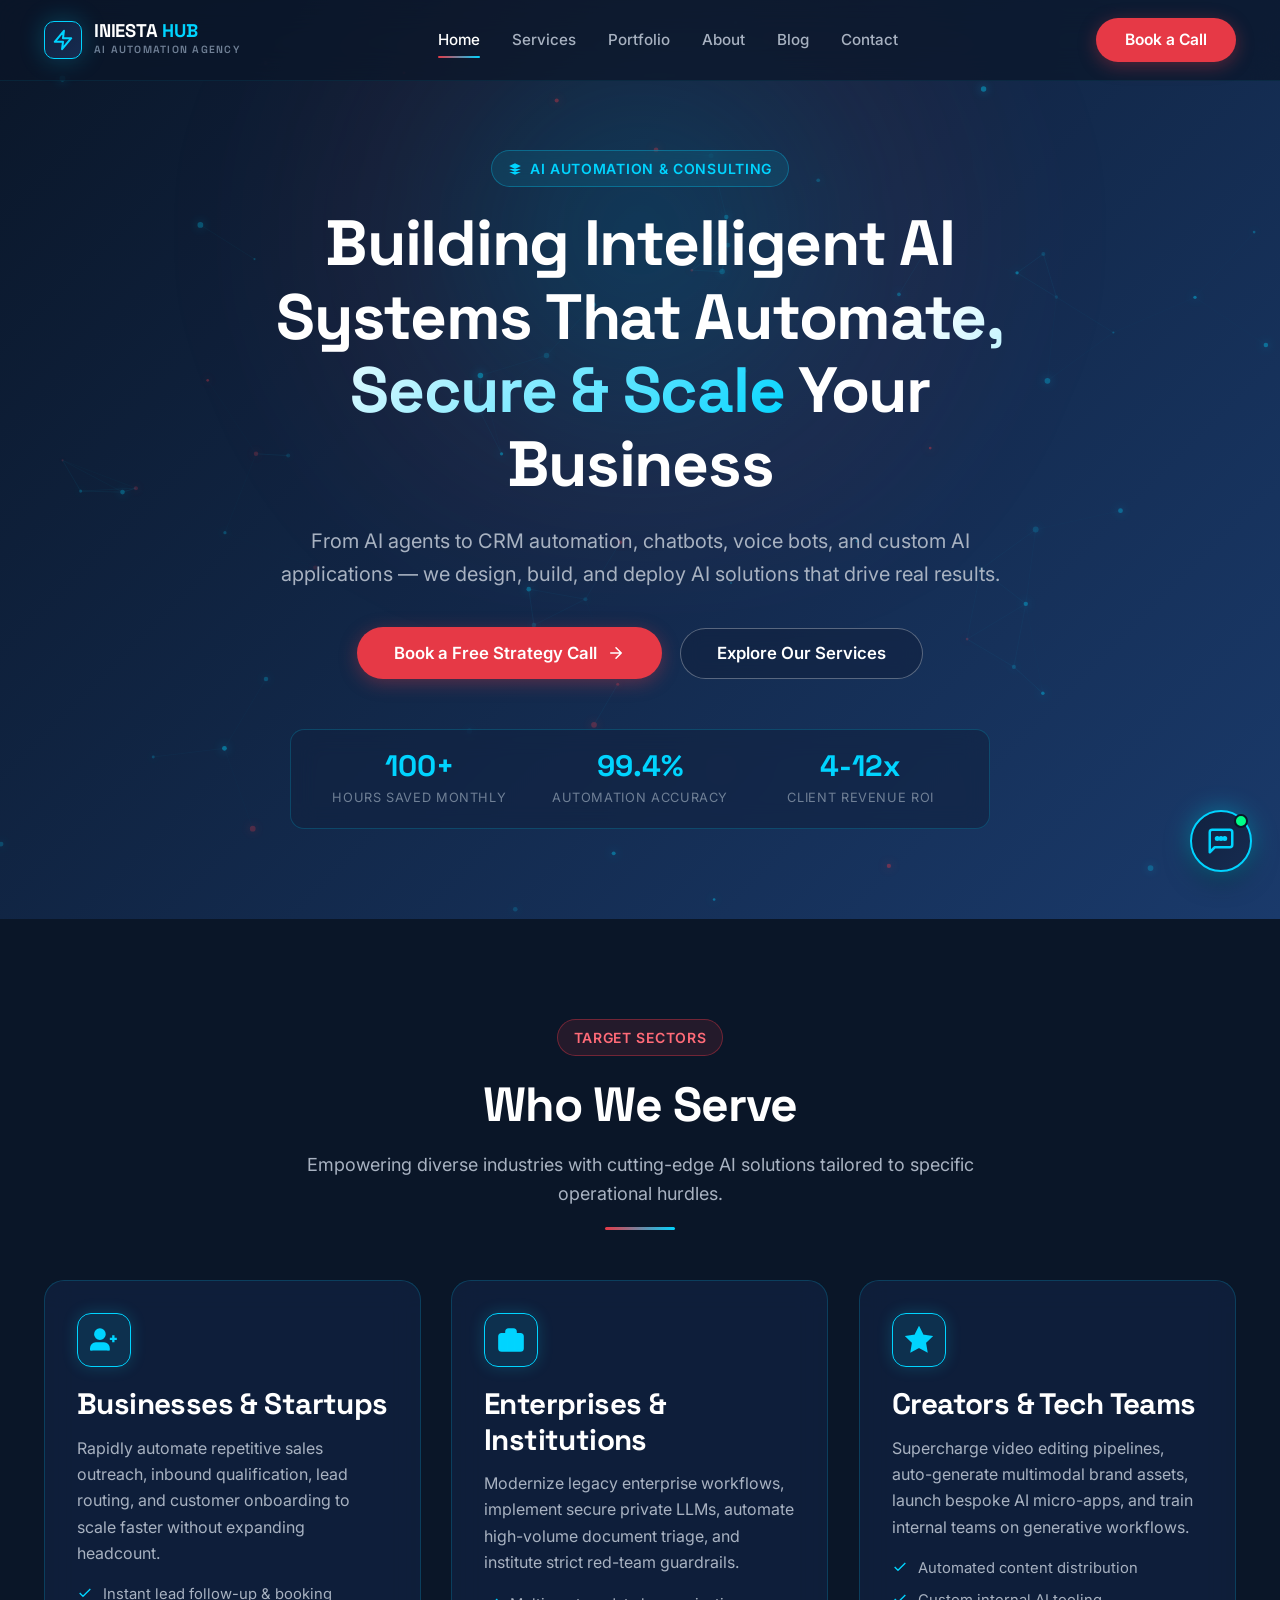
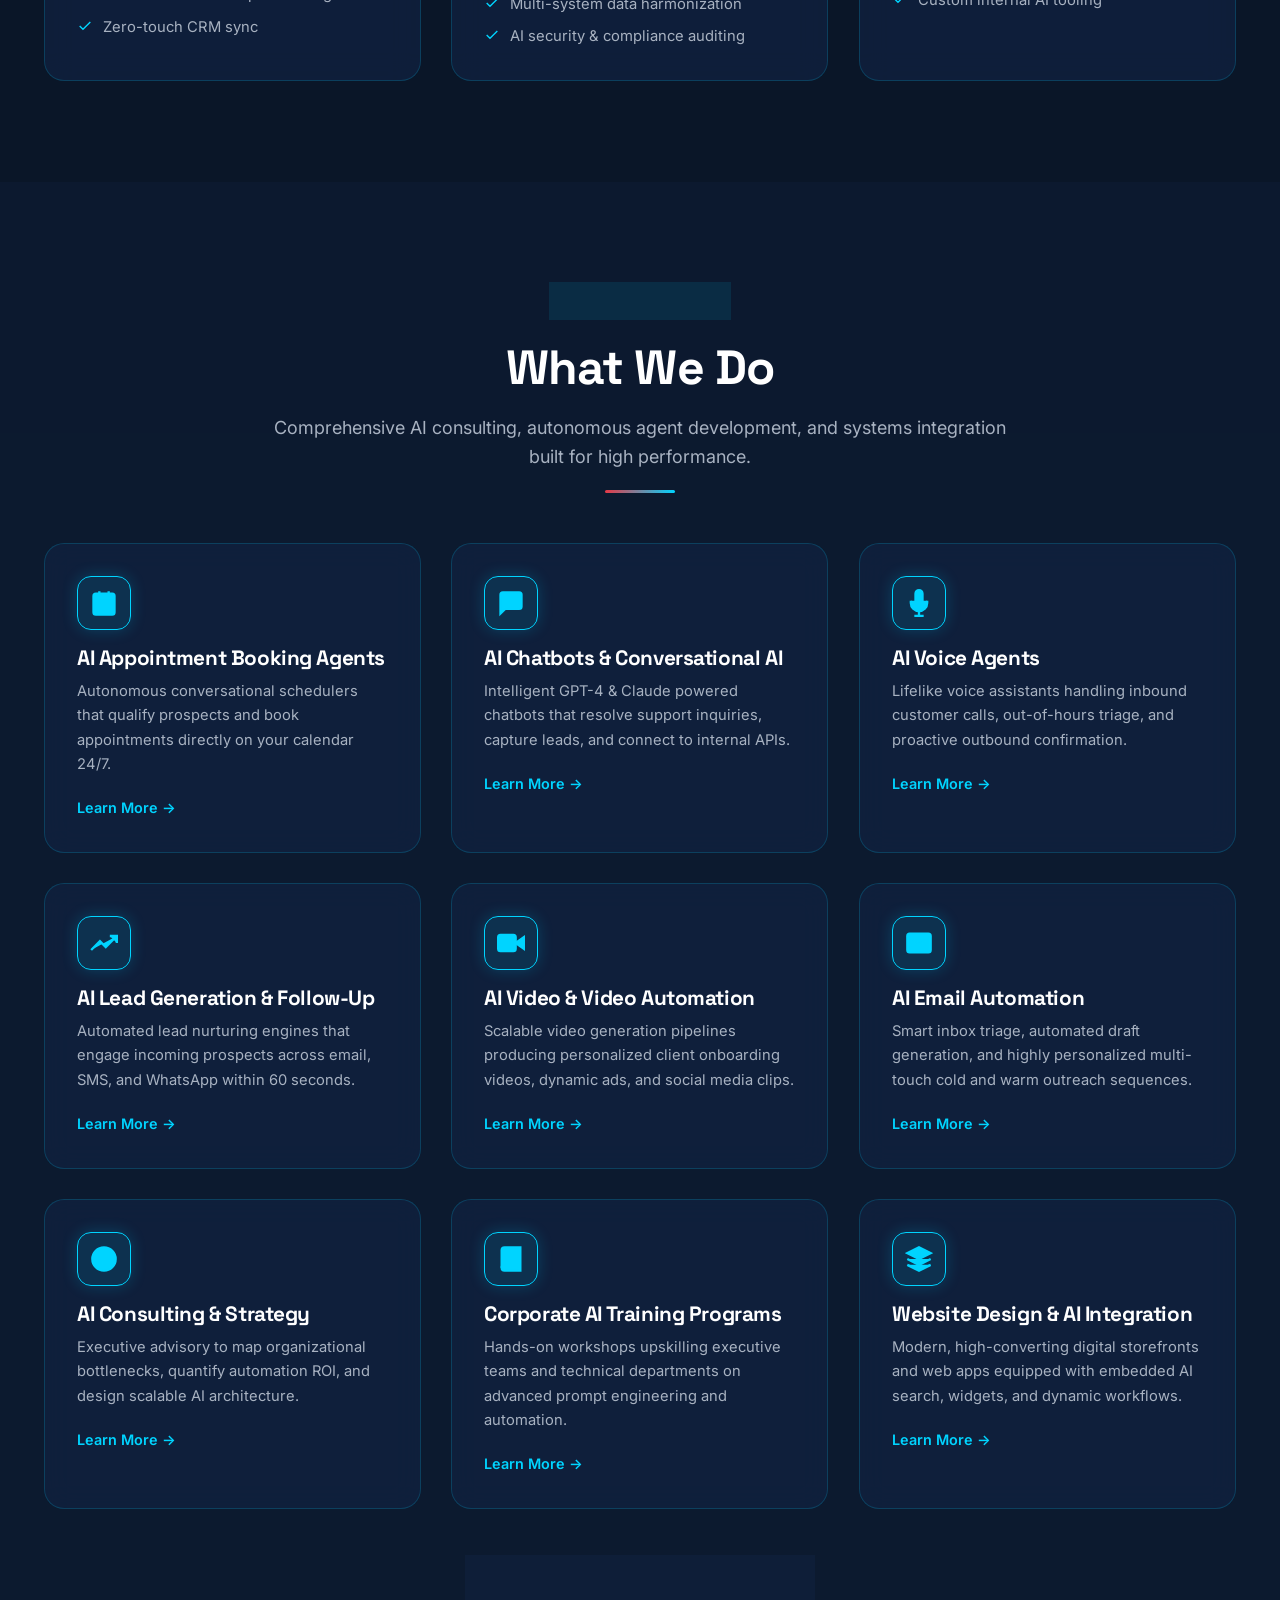
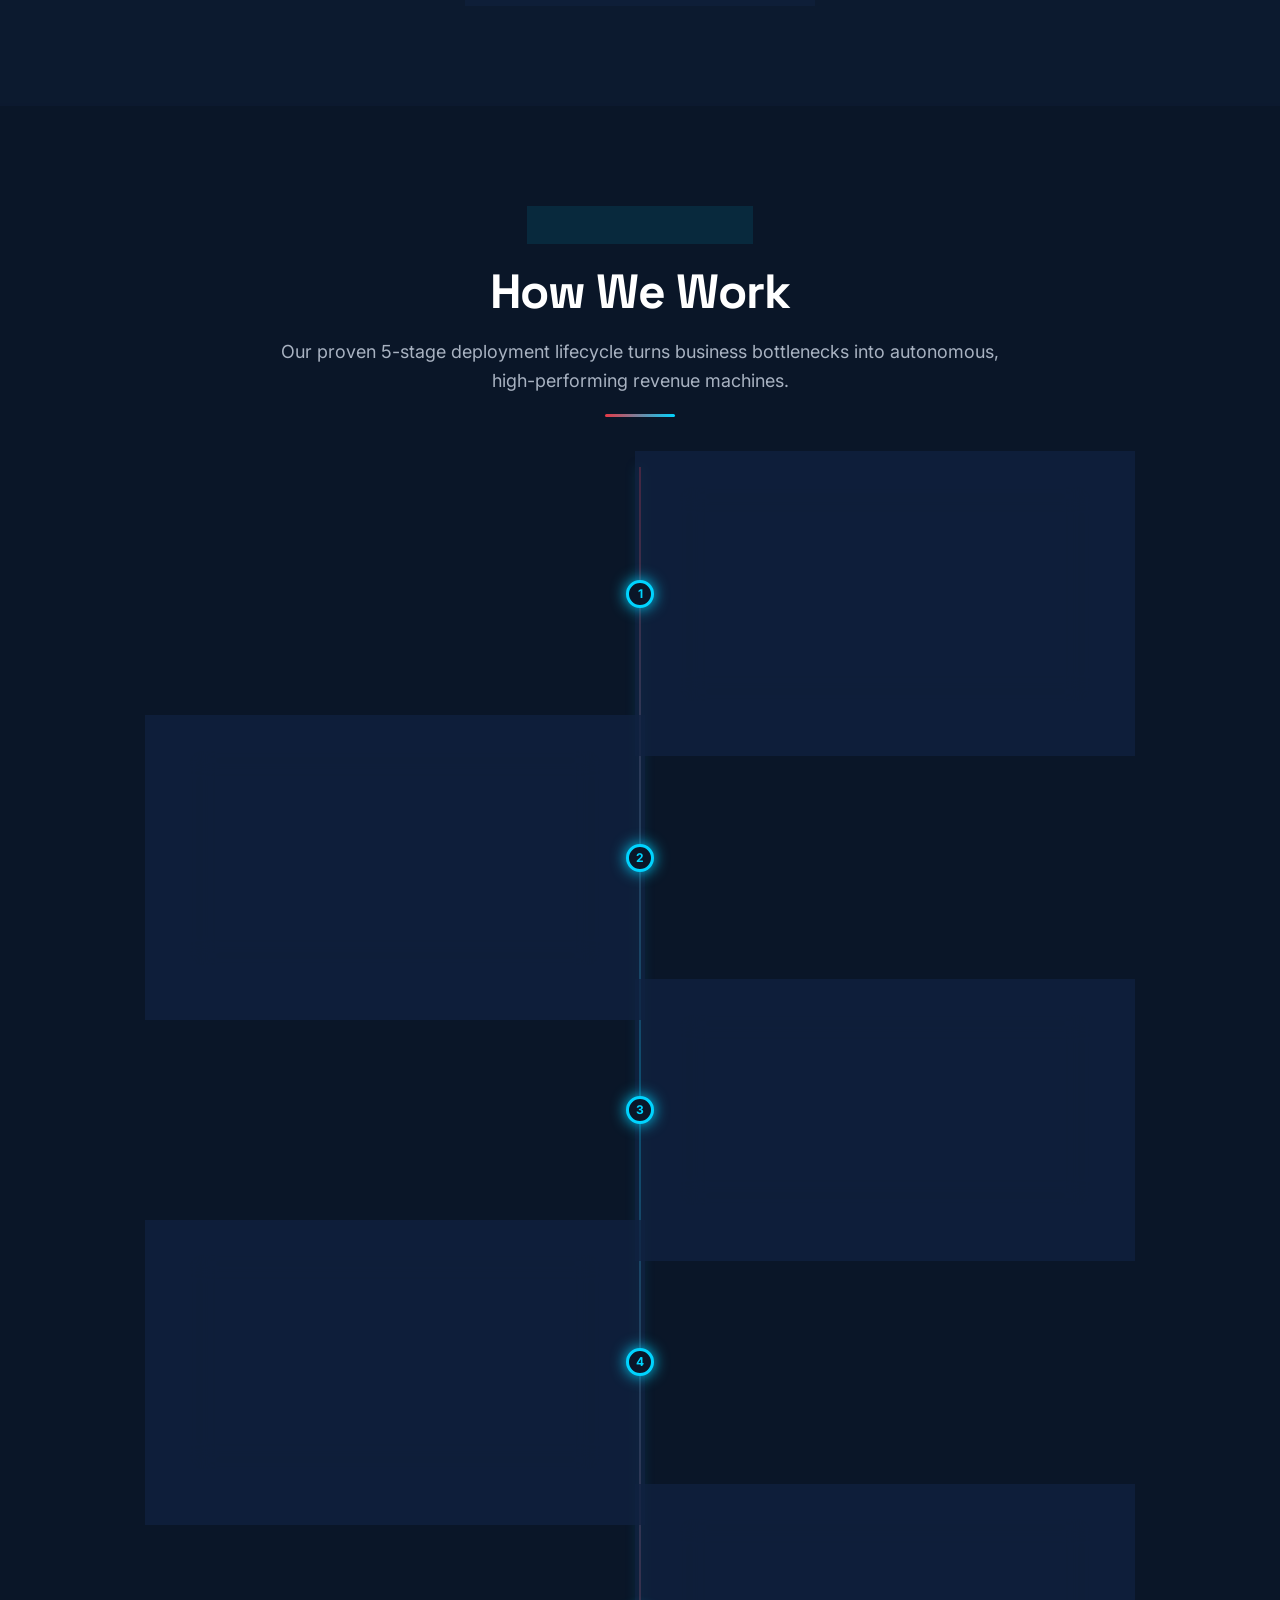
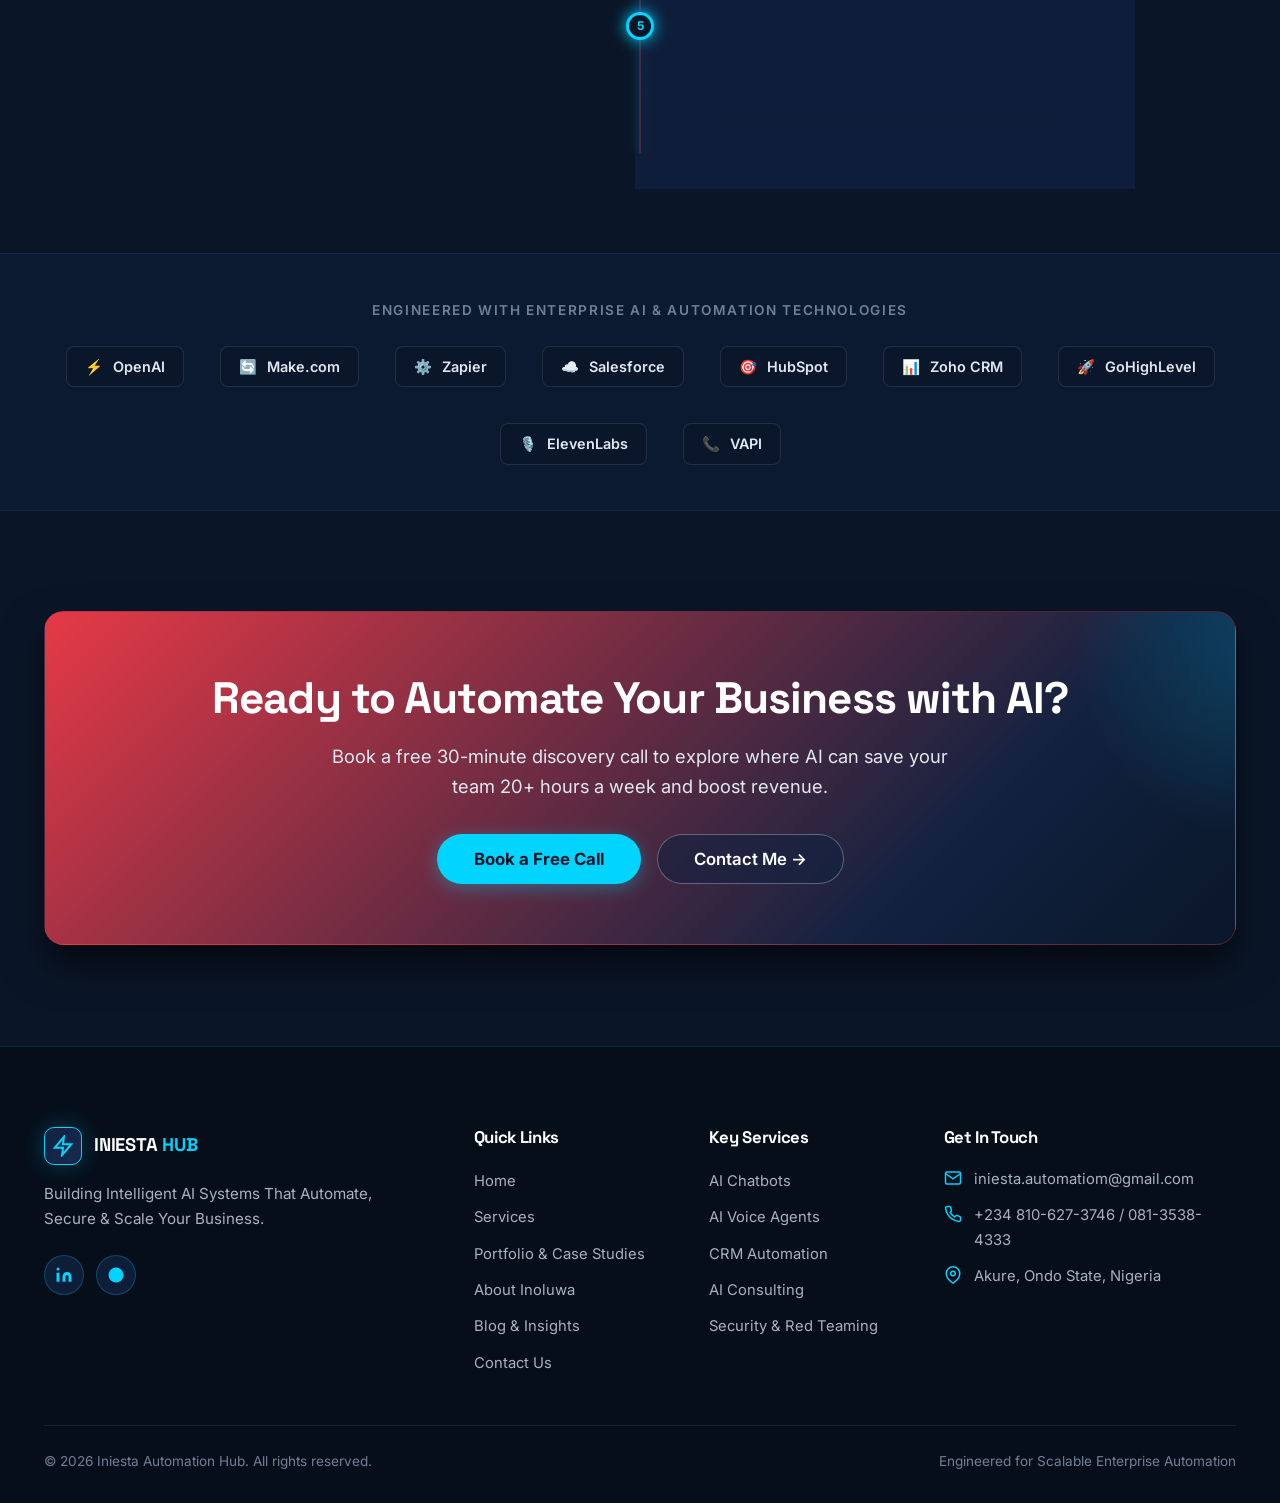
==== commit f3688b2b: "Update contact email to iniesta.automatiom@gmail.com" ====
--- a/index.html
+++ b/index.html
@@ -448,7 +448,7 @@
           <h4 class="footer-col-title">Get In Touch</h4>
           <div class="footer-contact-item">
             <svg viewBox="0 0 24 24" fill="none" stroke="currentColor" stroke-width="2"><path d="M4 4h16c1.1 0 2 .9 2 2v12c0 1.1-.9 2-2 2H4c-1.1 0-2-.9-2-2V6c0-1.1.9-2 2-2z"></path><polyline points="22,6 12,13 2,6"></polyline></svg>
-            <a href="mailto:Inesta.automation.hub@gmail.com" style="color:#A8B2C1;">Inesta.automation.hub@gmail.com</a>
+            <a href="mailto:iniesta.automatiom@gmail.com" style="color:#A8B2C1;">iniesta.automatiom@gmail.com</a>
           </div>
           <div class="footer-contact-item">
             <svg viewBox="0 0 24 24" fill="none" stroke="currentColor" stroke-width="2"><path d="M22 16.92v3a2 2 0 0 1-2.18 2 19.79 19.79 0 0 1-8.63-3.07 19.5 19.5 0 0 1-6-6 19.79 19.79 0 0 1-3.07-8.67A2 2 0 0 1 4.11 2h3a2 2 0 0 1 2 1.72 12.84 12.84 0 0 0 .7 2.81 2 2 0 0 1-.45 2.11L8.09 9.91a16 16 0 0 0 6 6l1.27-1.27a2 2 0 0 1 2.11-.45 12.84 12.84 0 0 0 2.81.7A2 2 0 0 1 22 16.92z"></path></svg>
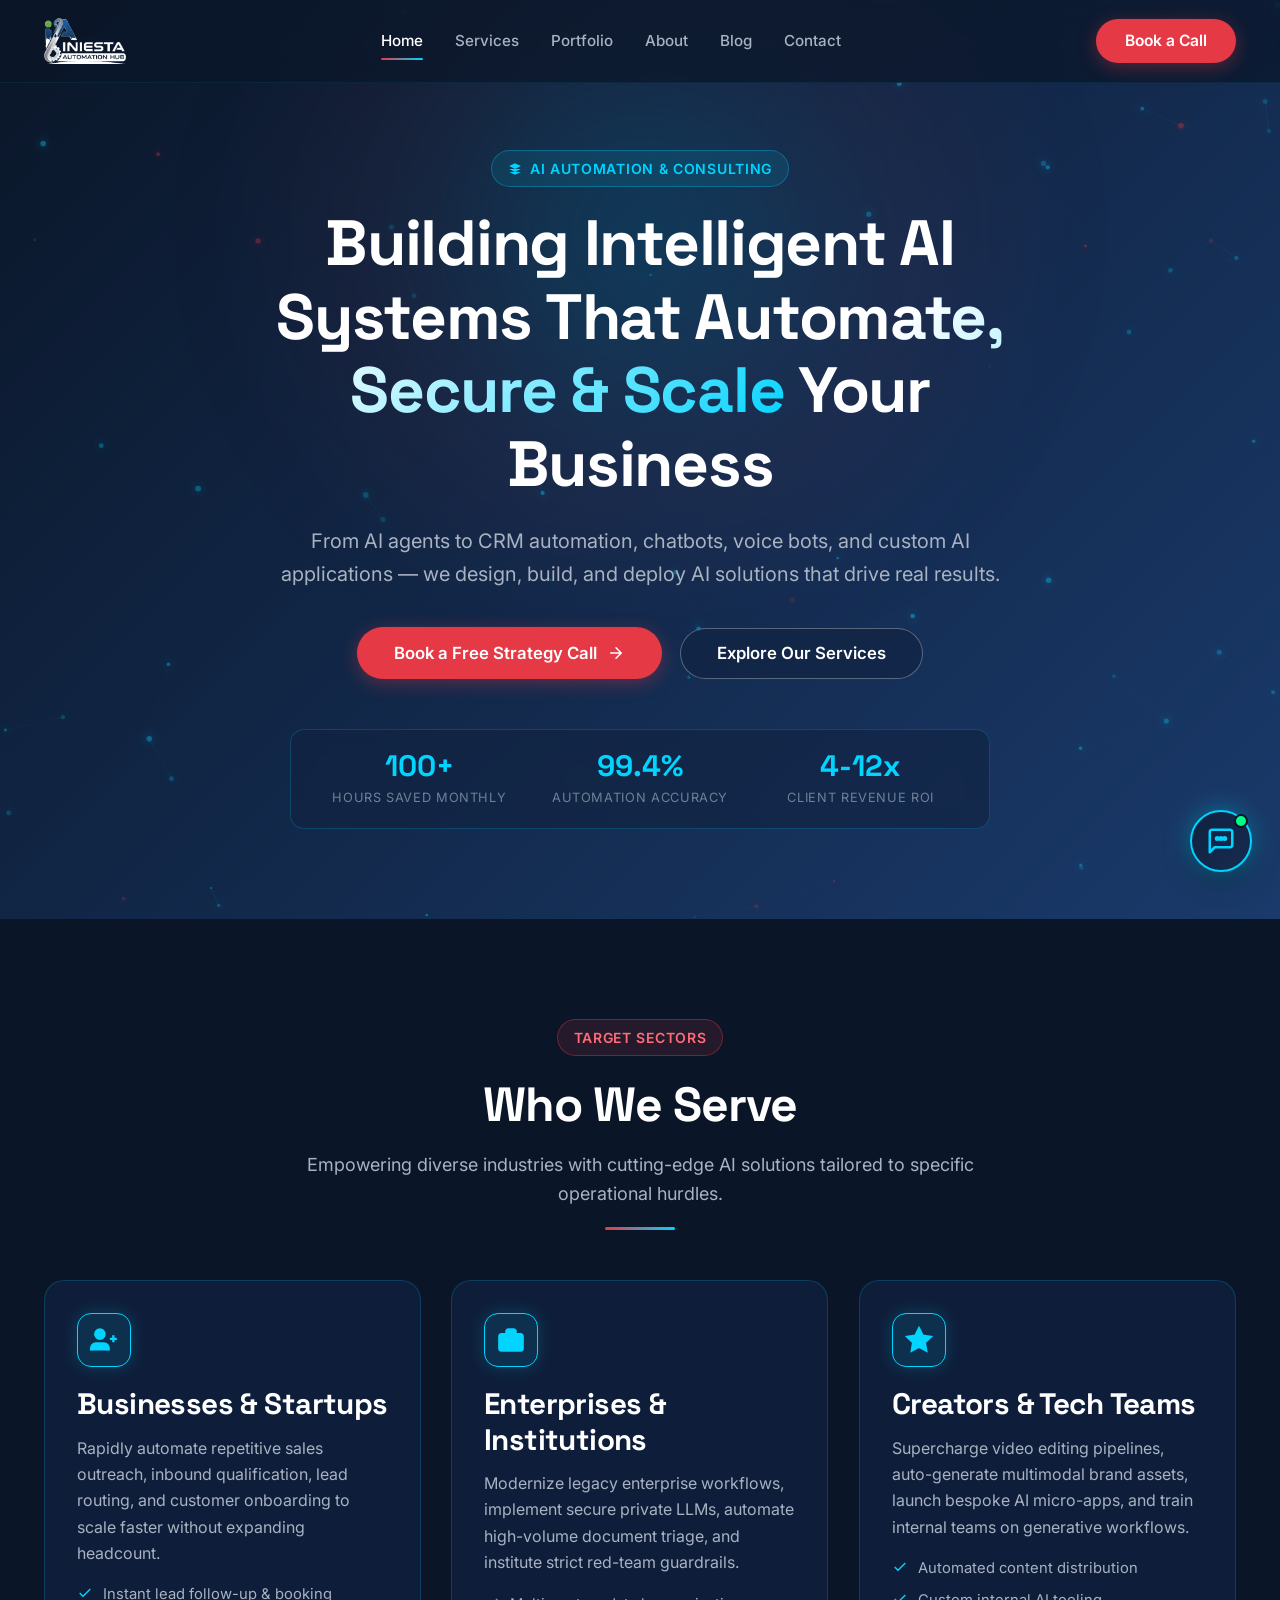
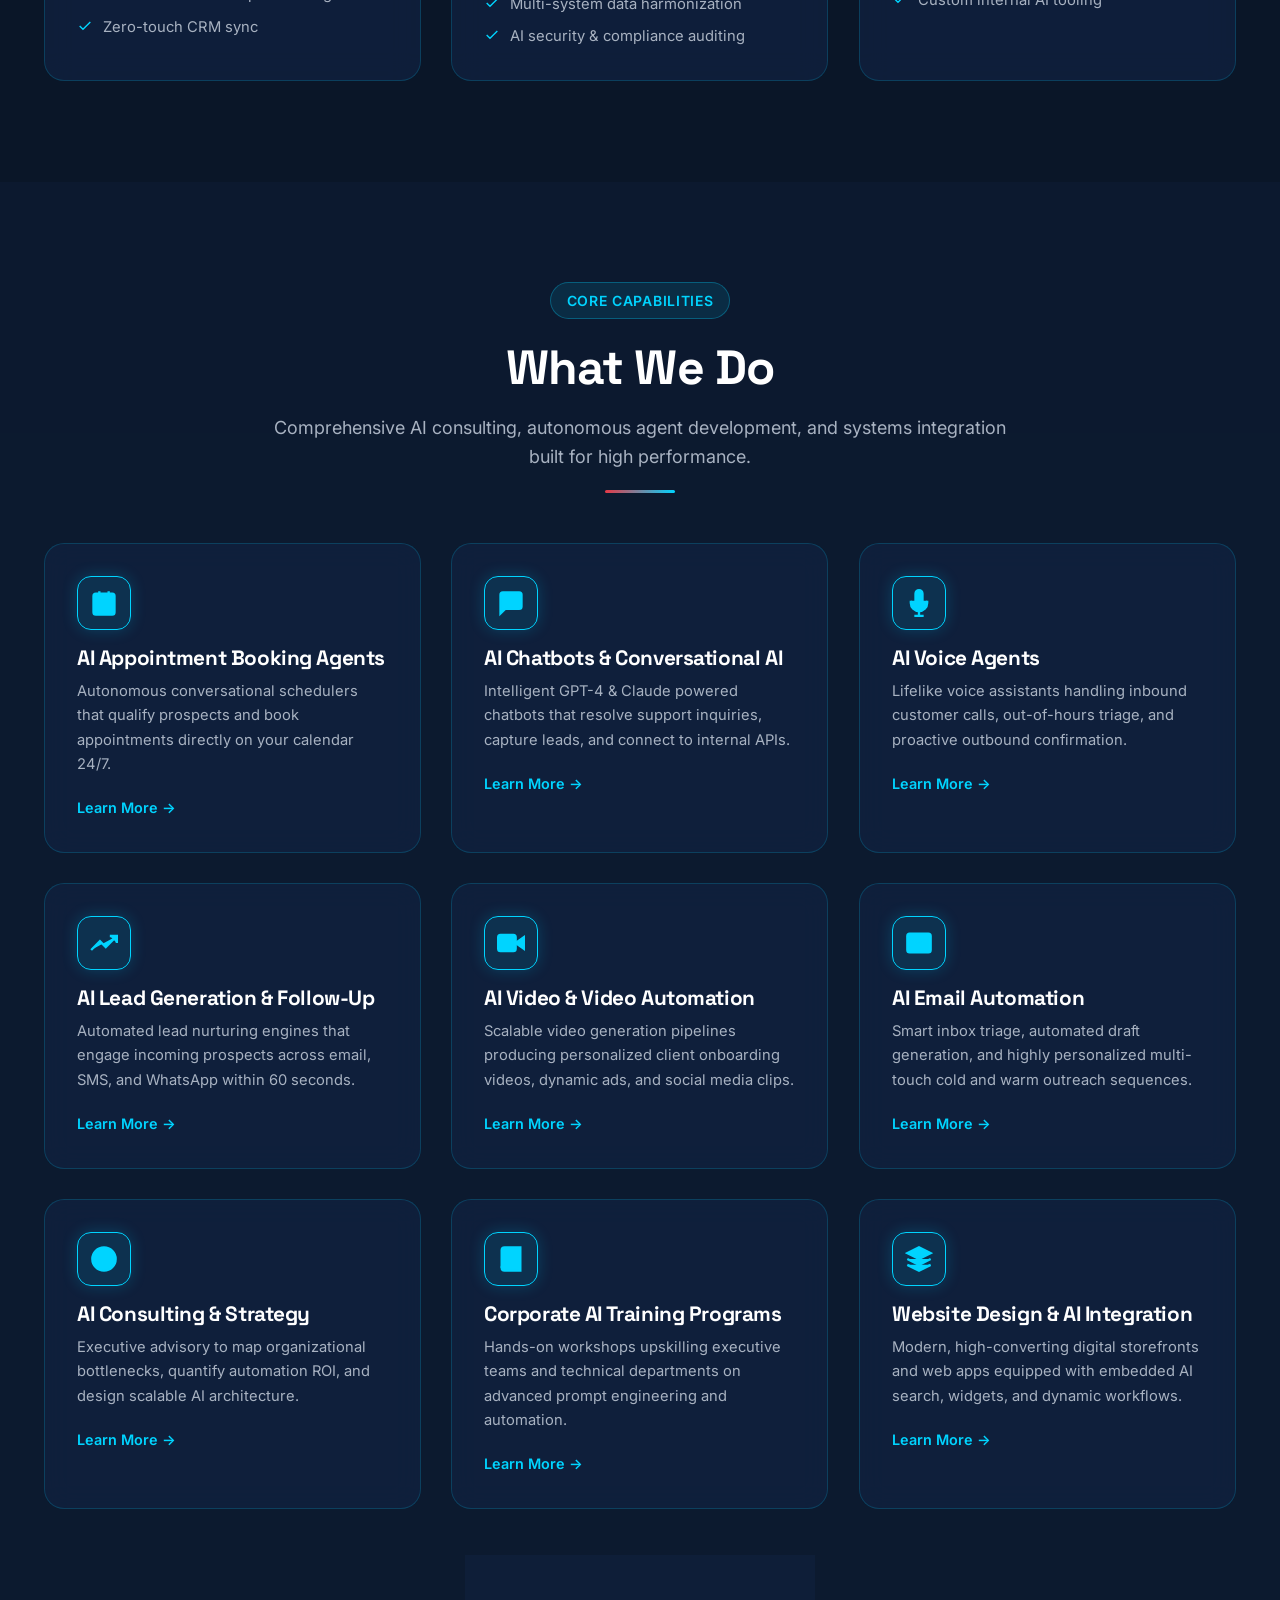
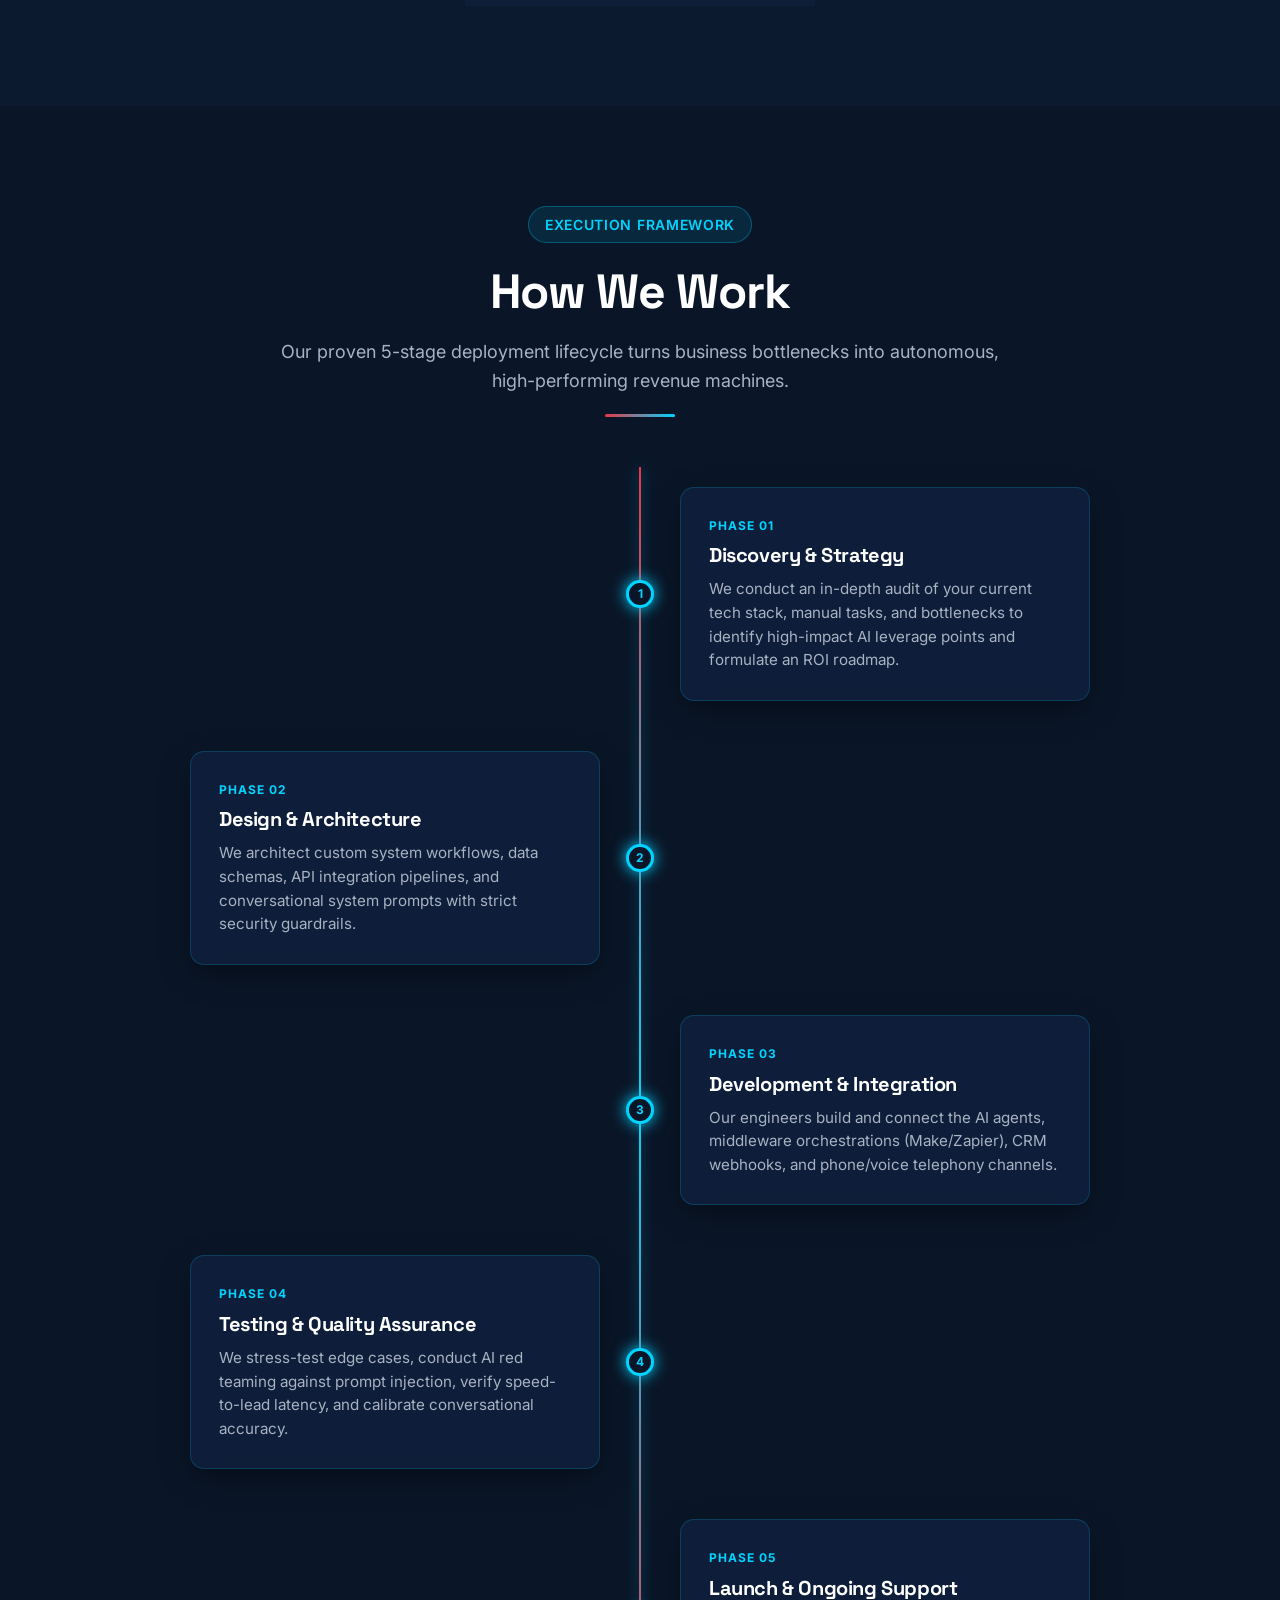
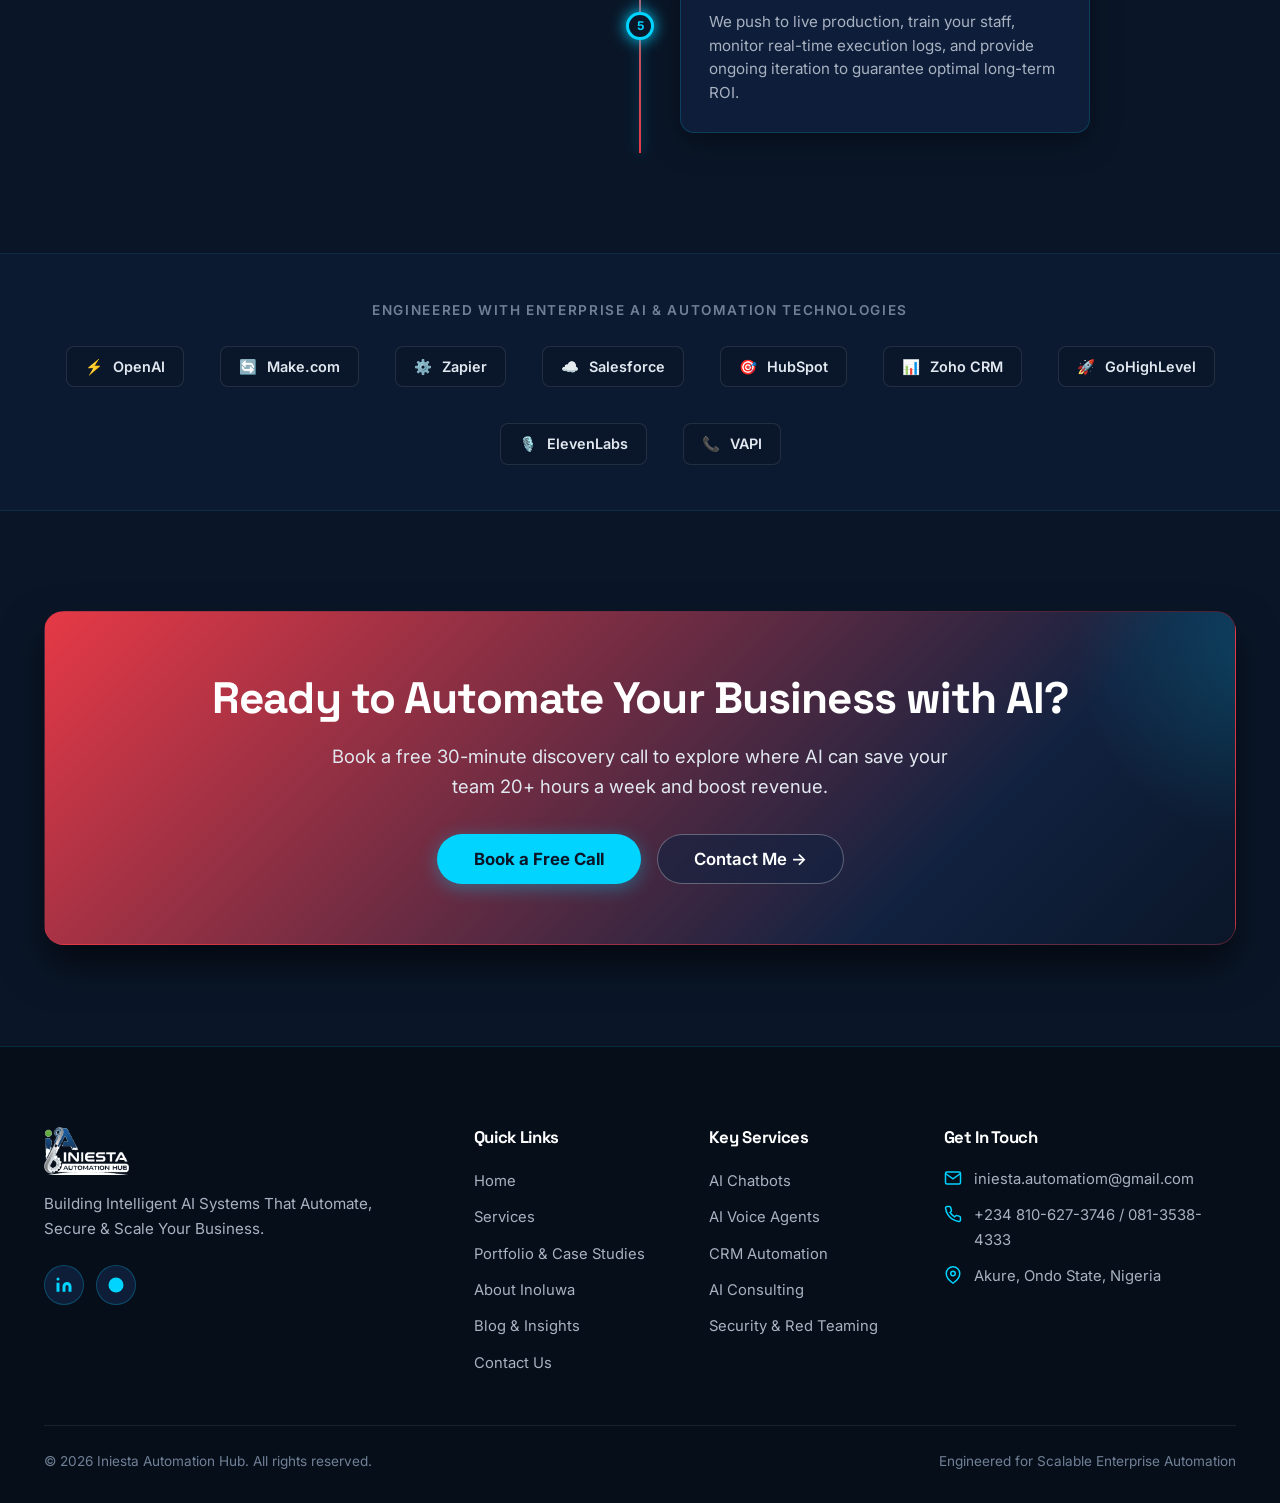
==== commit d2b9d162: "Integrate official brand logo into navbar and footer across all pages" ====
--- a/index.html
+++ b/index.html
@@ -25,17 +25,9 @@
   <!-- ==================== HEADER / NAVBAR ==================== -->
   <header class="site-header" id="site-header">
     <div class="container nav-container">
-      <!-- Logo Placeholder -->
+      <!-- Brand Logo -->
       <a href="index.html" class="brand-logo" id="nav-logo" aria-label="Iniesta Automation Hub Home">
-        <div class="logo-symbol">
-          <svg viewBox="0 0 24 24" fill="none" stroke="#00D4FF" stroke-width="2.2" stroke-linecap="round" stroke-linejoin="round">
-            <polygon points="13 2 3 14 12 14 11 22 21 10 12 10 13 2"></polygon>
-          </svg>
-        </div>
-        <div class="brand-name-group">
-          <span class="brand-name">INIESTA <span>HUB</span></span>
-          <span class="brand-tag-micro">AI Automation Agency</span>
-        </div>
+        <img src="assets/images/logo-dark-mode.png" alt="Iniesta Automation Hub" class="brand-logo-img">
       </a>
 
       <!-- Desktop Nav -->
@@ -397,15 +389,8 @@
       <div class="footer-grid">
         <!-- Brand Col -->
         <div class="footer-brand-col">
-          <a href="index.html" class="brand-logo" style="margin-bottom: 12px;">
-            <div class="logo-symbol">
-              <svg viewBox="0 0 24 24" fill="none" stroke="#00D4FF" stroke-width="2.2">
-                <polygon points="13 2 3 14 12 14 11 22 21 10 12 10 13 2"></polygon>
-              </svg>
-            </div>
-            <div class="brand-name-group">
-              <span class="brand-name">INIESTA <span>HUB</span></span>
-            </div>
+          <a href="index.html" class="brand-logo" style="margin-bottom: 14px;" aria-label="Iniesta Automation Hub Home">
+            <img src="assets/images/logo-dark-mode.png" alt="Iniesta Automation Hub" class="brand-logo-img" style="height: 48px;">
           </a>
           <p>Building Intelligent AI Systems That Automate, Secure & Scale Your Business.</p>
           <div class="footer-social-links">
--- a/css/components.css
+++ b/css/components.css
@@ -51,6 +51,20 @@
 .brand-logo:hover {
   transform: translateY(-1px);
   color: var(--text-heading);
+}
+
+.brand-logo-img {
+  height: 46px;
+  width: auto;
+  max-width: 220px;
+  object-fit: contain;
+  display: block;
+  transition: transform var(--transition-fast), filter var(--transition-fast);
+}
+
+.brand-logo:hover .brand-logo-img {
+  transform: scale(1.02);
+  filter: drop-shadow(0 0 10px rgba(0, 212, 255, 0.4));
 }
 
 .logo-symbol {
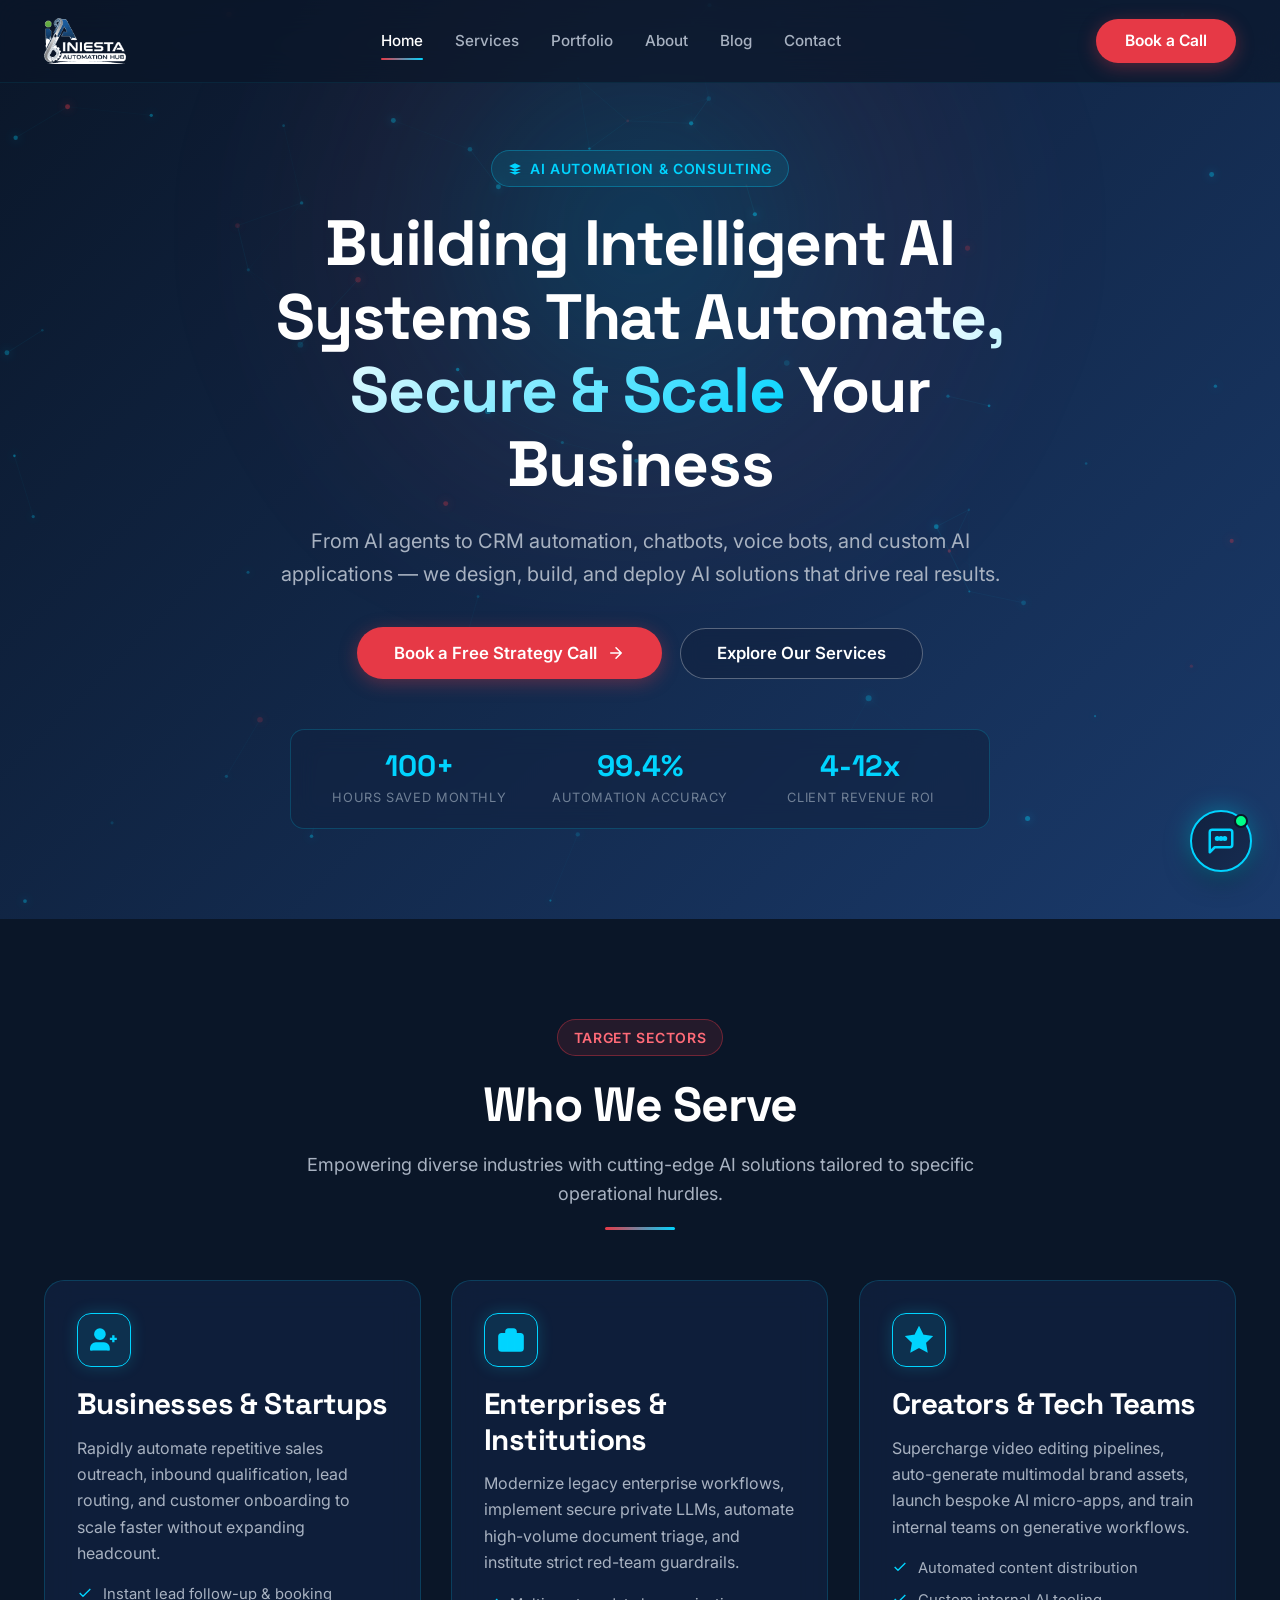
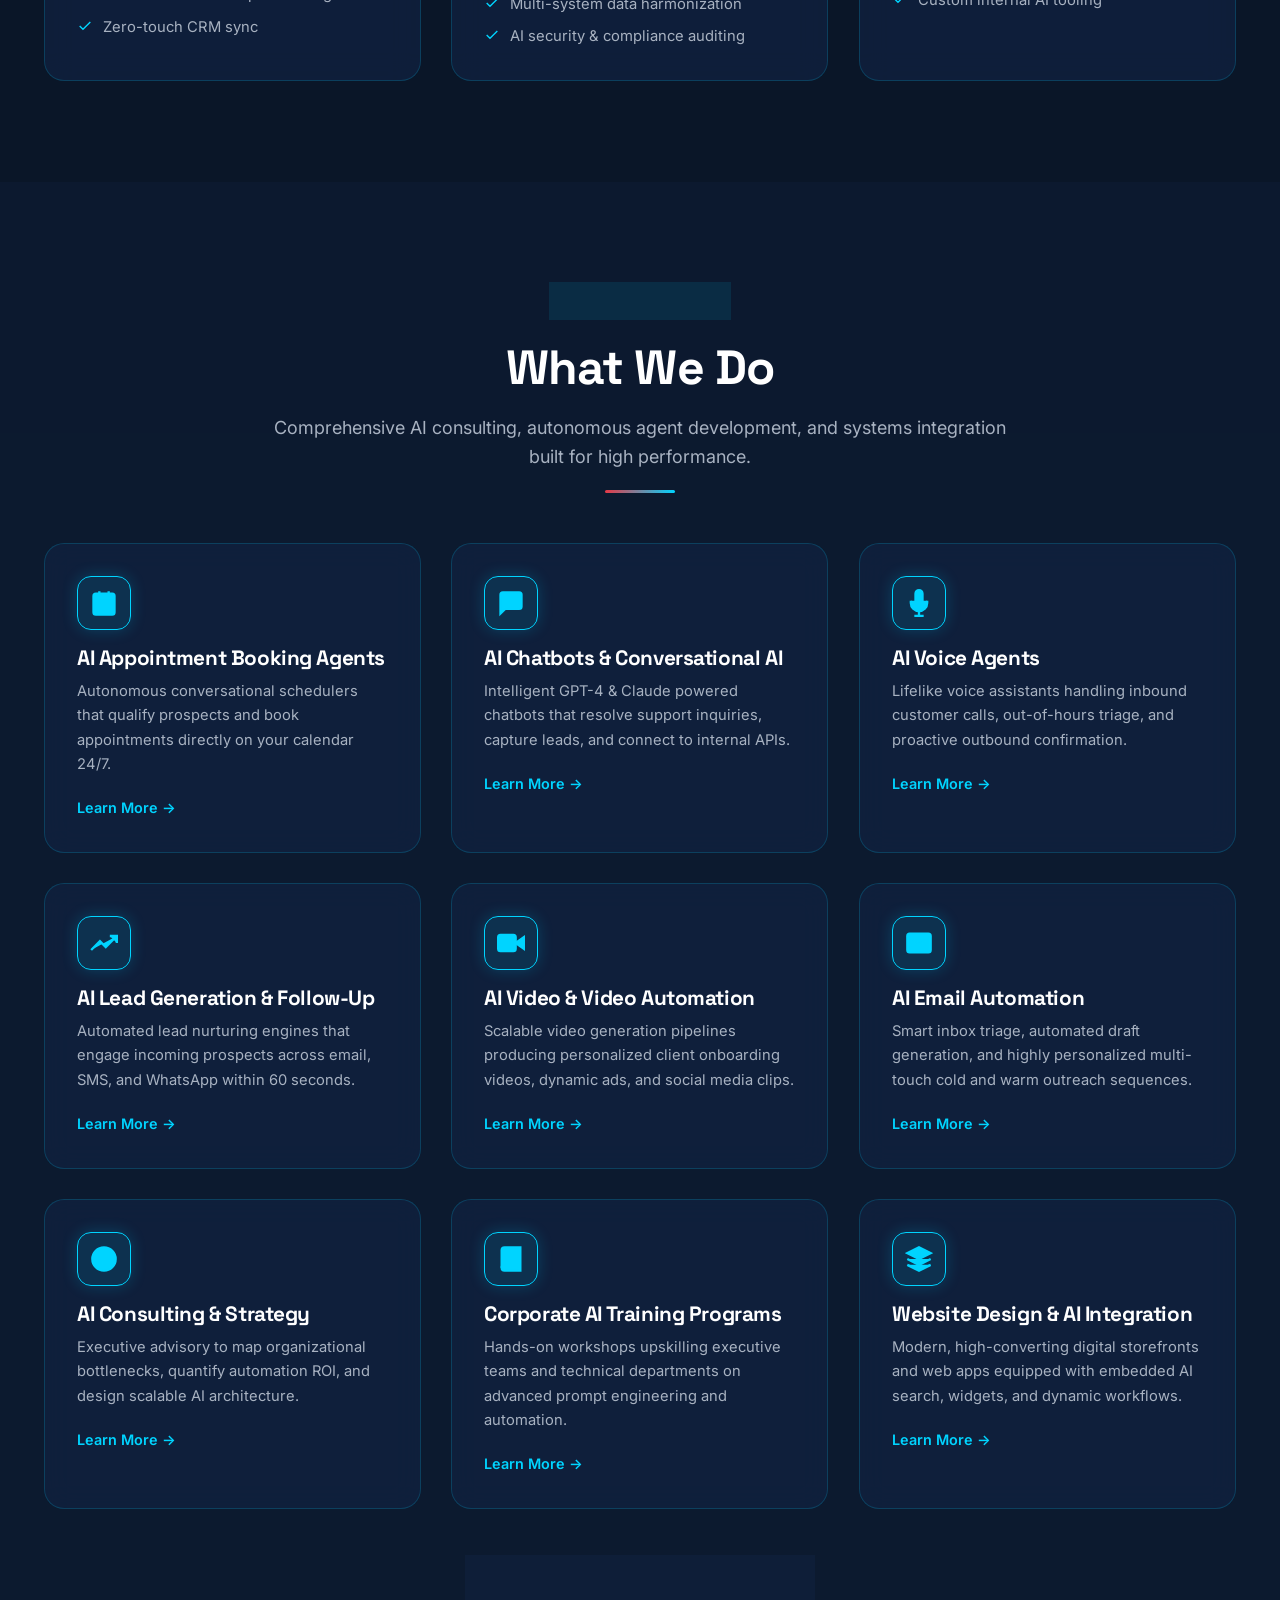
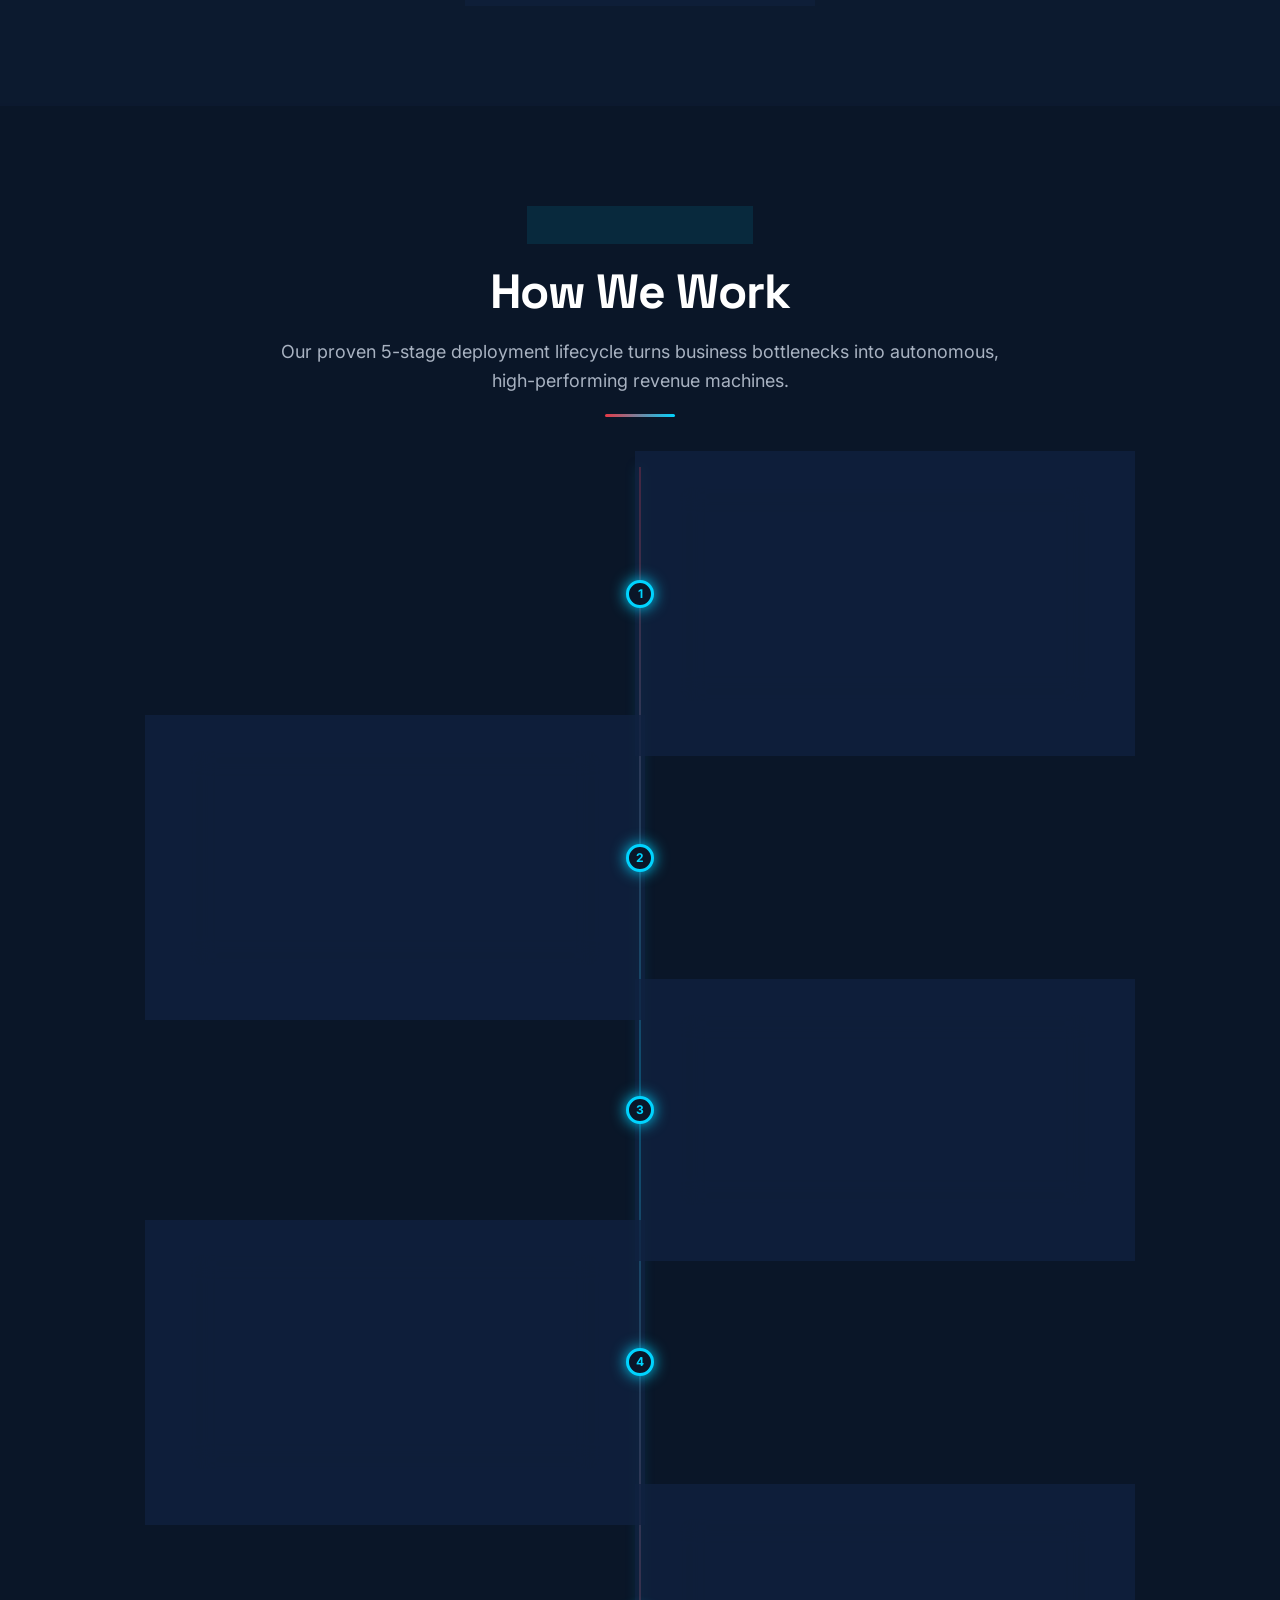
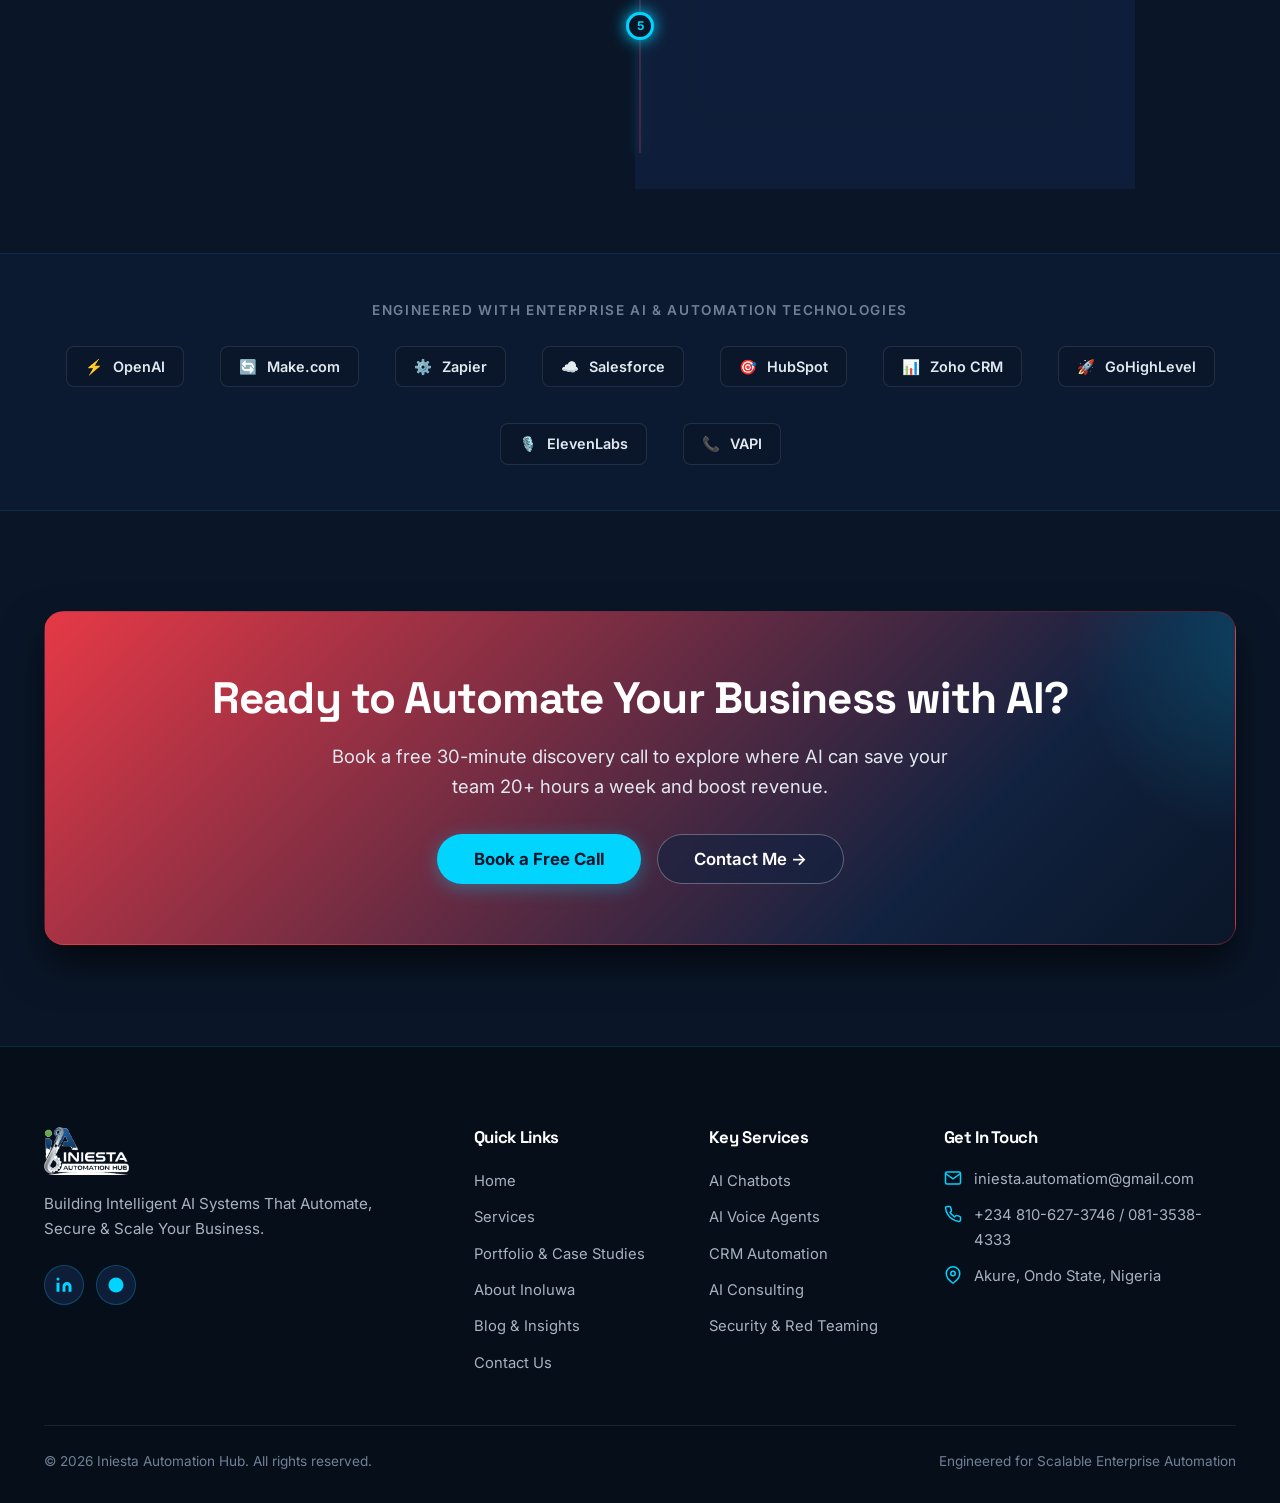
==== commit 3bbd75ec: "Add official Google Calendar appointment booking link across all pages and modals" ====
--- a/index.html
+++ b/index.html
@@ -86,7 +86,7 @@
         </p>
 
         <div class="hero-actions">
-          <a href="book.html" class="btn btn-primary btn-lg" id="hero-book-btn">
+          <a href="https://calendar.app.google/Xt1GoHFKonVmbPWe8" target="_blank" rel="noopener" class="btn btn-primary btn-lg" id="hero-book-btn">
             Book a Free Strategy Call
             <svg viewBox="0 0 24 24"><path d="M5 12h14M12 5l7 7-7 7" stroke="currentColor" stroke-width="2" stroke-linecap="round" stroke-linejoin="round" fill="none"/></svg>
           </a>
@@ -375,7 +375,7 @@
           <h2>Ready to Automate Your Business with AI?</h2>
           <p>Book a free 30-minute discovery call to explore where AI can save your team 20+ hours a week and boost revenue.</p>
           <div class="cta-buttons">
-            <a href="book.html" class="btn btn-cyan btn-lg">Book a Free Call</a>
+            <a href="https://calendar.app.google/Xt1GoHFKonVmbPWe8" target="_blank" rel="noopener" class="btn btn-cyan btn-lg">Book a Free Call</a>
             <a href="contact.html" class="btn btn-outline btn-lg">Contact Me →</a>
           </div>
         </div>
